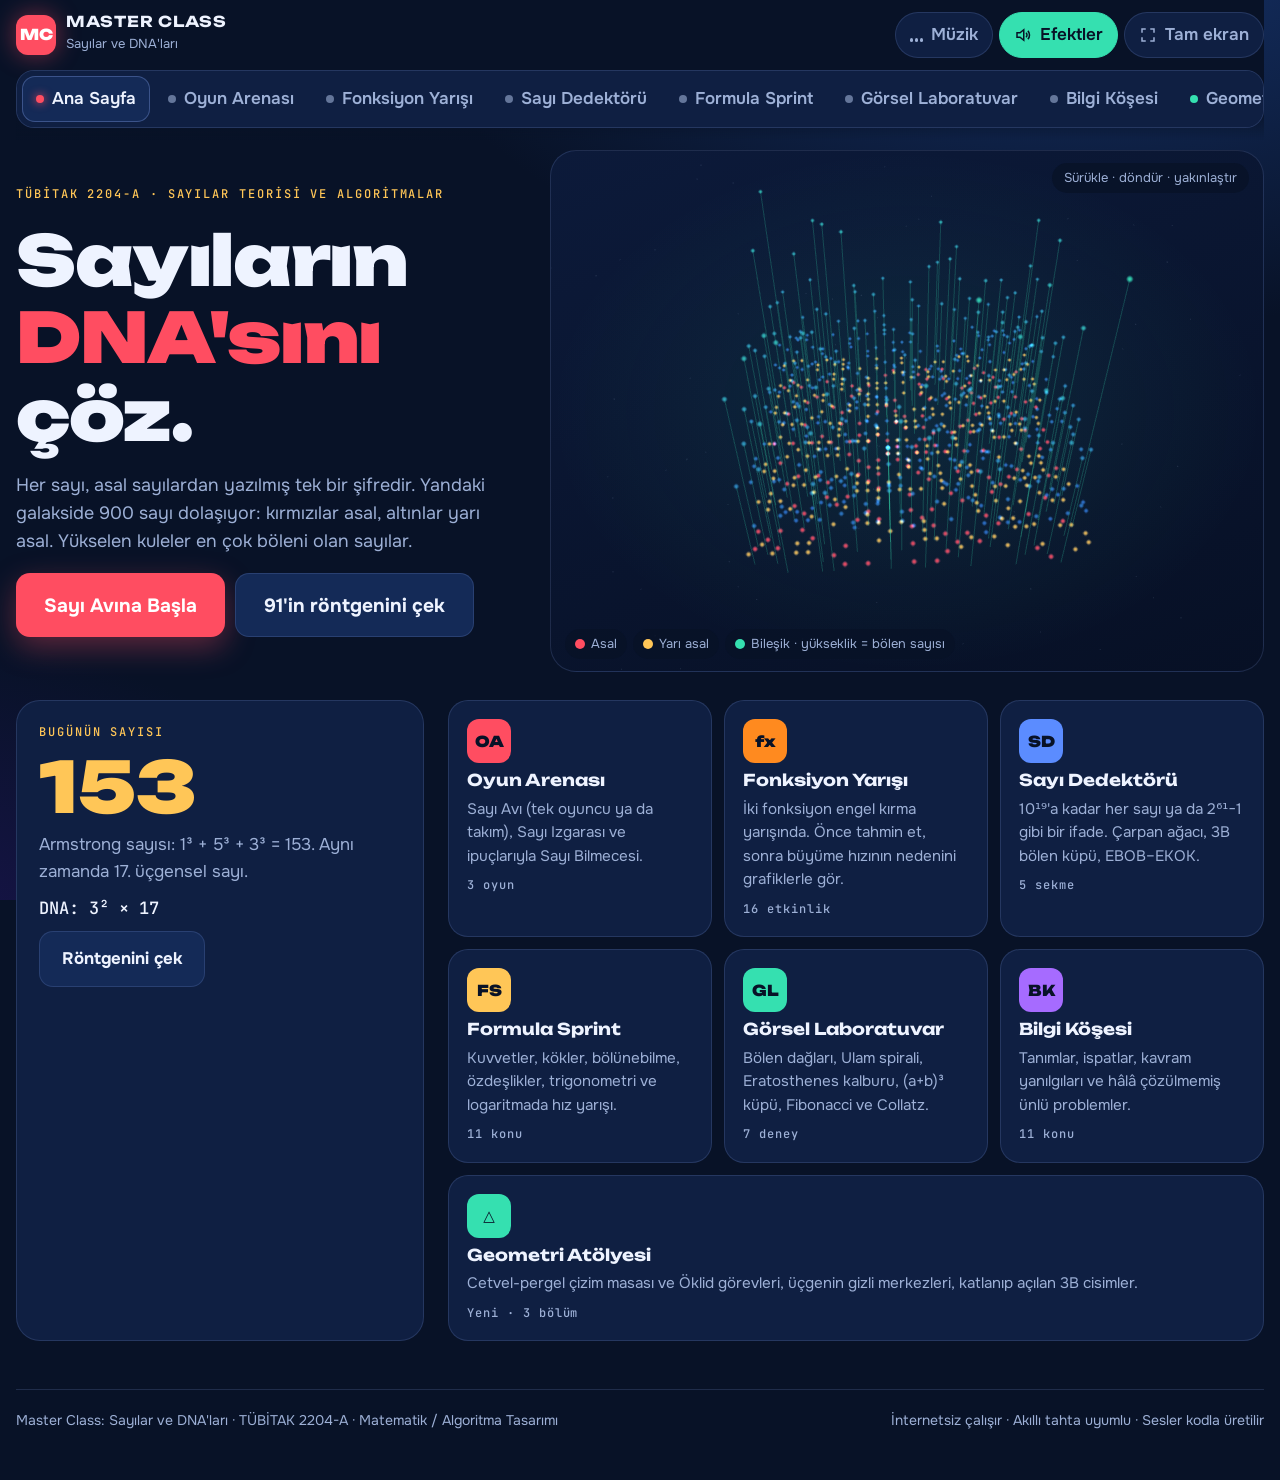
==== docs/index.html @ 0093bd85 "Sıralama tablosu, takma ad, ziyaret sayacı ve öğretmen paneli Co-Authored-By: Claude Opus 5.5 <norep" ====
<!doctype html>
<html lang="tr">
<head>
<meta charset="utf-8">
<meta name="viewport" content="width=device-width, initial-scale=1, viewport-fit=cover">
<title>Master Class Sayılar</title>
<meta name="description" content="Asal sayıları, yarı asalları ve fonksiyonların büyüme hızını oyunlarla, 3B görsellerle ve müzikle keşfet. TÜBİTAK 2204-A projesi.">
<meta name="theme-color" content="#081227">
<link rel="manifest" href="manifest.webmanifest">
<link rel="icon" href="assets/img/simge.svg" type="image/svg+xml">
<link rel="stylesheet" href="assets/css/fonts.css">
<link rel="stylesheet" href="assets/kutuphane/katex/katex.min.css">
<link rel="stylesheet" href="assets/css/site.css">
<link rel="stylesheet" href="assets/css/siralama.css">
</head>
<body>
<div class="kap">
  <header class="ust">
    <a class="logo" href="#ana" data-git="ana" aria-label="Ana sayfa">
      <span class="logo-isaret">MC</span>
      <span><b>MASTER CLASS</b><small>Sayılar ve DNA'ları</small></span>
    </a>
    <div class="ses-grup">
      <button class="ses-btn" id="muzikBtn" aria-pressed="false" title="Arka plan müziği">
        <span class="dalga" aria-hidden="true"><i></i><i></i><i></i></span><span class="yazi">Müzik</span>
      </button>
      <button class="ses-btn" id="efektBtn" aria-pressed="true" title="Ses efektleri">
        <svg viewBox="0 0 24 24" fill="none" stroke="currentColor" stroke-width="2" aria-hidden="true"><path d="M4 9v6h4l5 4V5L8 9H4z"/><path id="efektDalga" d="M16 9a4 4 0 0 1 0 6M18.5 6.5a8 8 0 0 1 0 11"/></svg>
        <span class="yazi">Efektler</span>
      </button>
      <button class="ses-btn tam-ekran-btn" id="tamEkranBtn" title="Tam ekran (akıllı tahta için)">
        <svg viewBox="0 0 24 24" fill="none" stroke="currentColor" stroke-width="2" aria-hidden="true"><path d="M4 9V4h5M20 9V4h-5M4 15v5h5M20 15v5h-5"/></svg>
        <span class="yazi">Tam ekran</span>
      </button>
    </div>
    <nav class="menu" aria-label="Bölümler">
      <a href="#ana" data-git="ana"><span class="nokta"></span>Ana Sayfa</a>
      <a href="#oyunlar" data-git="oyunlar"><span class="nokta"></span>Oyun Arenası</a>
      <a href="#fonksiyon" data-git="fonksiyon"><span class="nokta"></span>Fonksiyon Yarışı</a>
      <a href="#dedektor" data-git="dedektor"><span class="nokta"></span>Sayı Dedektörü</a>
      <a href="#sprint" data-git="sprint"><span class="nokta"></span>Formula Sprint</a>
      <a href="#laboratuvar" data-git="laboratuvar"><span class="nokta"></span>Görsel Laboratuvar</a>
      <a href="#bilgi" data-git="bilgi"><span class="nokta"></span>Bilgi Köşesi</a>
      <a href="#siralama" data-git="siralama" data-bulut hidden><span class="nokta"></span>Sıralama</a>
      <a href="geometri/index.html" class="menu-geo"><span class="nokta" style="background:var(--turkuaz);opacity:1"></span>Geometri Atölyesi ↗</a>
    </nav>
  </header>

  <main>
    <section class="gorunum" id="g-ana" aria-label="Ana sayfa"></section>
    <section class="gorunum" id="g-oyunlar" aria-label="Oyun Arenası"></section>
    <section class="gorunum" id="g-fonksiyon" aria-label="Fonksiyon Yarışı"></section>
    <section class="gorunum" id="g-dedektor" aria-label="Sayı Dedektörü"></section>
    <section class="gorunum" id="g-sprint" aria-label="Formula Sprint"></section>
    <section class="gorunum" id="g-laboratuvar" aria-label="Görsel Laboratuvar"></section>
    <section class="gorunum" id="g-bilgi" aria-label="Bilgi Köşesi"></section>
    <section class="gorunum" id="g-siralama" aria-label="Sıralama"></section>
  </main>

  <footer class="alt-bilgi">
    <span>Master Class: Sayılar ve DNA'ları · TÜBİTAK 2204-A · Matematik / Algoritma Tasarımı</span>
    <span>İnternetsiz çalışır · Akıllı tahta uyumlu · Sesler kodla üretilir</span>
    <span class="ziyaret-sayac" id="ziyaretSayac" hidden></span>
    <a href="yonetim.html" data-bulut hidden>Öğretmen paneli</a>
  </footer>
</div>

<noscript><p style="padding:20px">Bu site JavaScript ile çalışır. Lütfen tarayıcınızda JavaScript'i açın.</p></noscript>

<script src="assets/kutuphane/three.min.js"></script>
<script src="assets/kutuphane/gsap.min.js"></script>
<script src="assets/kutuphane/katex.min.js"></script>
<script src="assets/kutuphane/katex/auto-render.min.js"></script>
<script src="assets/js/cekirdek.js"></script>
<script src="assets/js/ses.js"></script>
<script src="assets/js/sahne3d.js"></script>
<script src="assets/js/grafik.js"></script>
<script src="assets/js/arayuz.js"></script>
<script src="assets/js/bulut-ayar.js"></script>
<script src="assets/js/bulut.js"></script>
<script src="assets/js/ana.js"></script>
<script src="assets/js/oyunlar.js"></script>
<script src="assets/js/fonksiyon.js"></script>
<script src="assets/js/dedektor.js"></script>
<script src="assets/js/sprint.js"></script>
<script src="assets/js/laboratuvar.js"></script>
<script src="assets/js/bilgi.js"></script>
<script src="assets/js/siralama.js"></script>
<script>
  MC.ui.baslat();
  MC.bulut.kur();
  if ("serviceWorker" in navigator && location.protocol === "https:") navigator.serviceWorker.register("sw.js").catch(() => {});
</script>
</body>
</html>
---- docs/assets/css/fonts.css ----
/* Yazı tipleri yerelde: site internetsiz de aynı görünür (kaynak: Fontsource, OFL lisansı). */
@font-face {
  font-family: 'Unbounded';
  font-style: normal;
  font-display: swap;
  font-weight: 500;
  src: url(../fonts/unbounded-latin-ext-500-normal.woff2) format('woff2');
}
@font-face {
  font-family: 'Unbounded';
  font-style: normal;
  font-display: swap;
  font-weight: 500;
  src: url(../fonts/unbounded-latin-500-normal.woff2) format('woff2');
}
@font-face {
  font-family: 'Unbounded';
  font-style: normal;
  font-display: swap;
  font-weight: 700;
  src: url(../fonts/unbounded-latin-ext-700-normal.woff2) format('woff2');
}
@font-face {
  font-family: 'Unbounded';
  font-style: normal;
  font-display: swap;
  font-weight: 700;
  src: url(../fonts/unbounded-latin-700-normal.woff2) format('woff2');
}
@font-face {
  font-family: 'Unbounded';
  font-style: normal;
  font-display: swap;
  font-weight: 900;
  src: url(../fonts/unbounded-latin-ext-900-normal.woff2) format('woff2');
}
@font-face {
  font-family: 'Unbounded';
  font-style: normal;
  font-display: swap;
  font-weight: 900;
  src: url(../fonts/unbounded-latin-900-normal.woff2) format('woff2');
}
@font-face {
  font-family: 'Onest';
  font-style: normal;
  font-display: swap;
  font-weight: 400;
  src: url(../fonts/onest-latin-ext-400-normal.woff2) format('woff2');
}
@font-face {
  font-family: 'Onest';
  font-style: normal;
  font-display: swap;
  font-weight: 400;
  src: url(../fonts/onest-latin-400-normal.woff2) format('woff2');
}
@font-face {
  font-family: 'Onest';
  font-style: normal;
  font-display: swap;
  font-weight: 500;
  src: url(../fonts/onest-latin-ext-500-normal.woff2) format('woff2');
}
@font-face {
  font-family: 'Onest';
  font-style: normal;
  font-display: swap;
  font-weight: 500;
  src: url(../fonts/onest-latin-500-normal.woff2) format('woff2');
}
@font-face {
  font-family: 'Onest';
  font-style: normal;
  font-display: swap;
  font-weight: 600;
  src: url(../fonts/onest-latin-ext-600-normal.woff2) format('woff2');
}
@font-face {
  font-family: 'Onest';
  font-style: normal;
  font-display: swap;
  font-weight: 600;
  src: url(../fonts/onest-latin-600-normal.woff2) format('woff2');
}
@font-face {
  font-family: 'Onest';
  font-style: normal;
  font-display: swap;
  font-weight: 700;
  src: url(../fonts/onest-latin-ext-700-normal.woff2) format('woff2');
}
@font-face {
  font-family: 'Onest';
  font-style: normal;
  font-display: swap;
  font-weight: 700;
  src: url(../fonts/onest-latin-700-normal.woff2) format('woff2');
}
@font-face {
  font-family: 'JetBrains Mono';
  font-style: normal;
  font-display: swap;
  font-weight: 500;
  src: url(../fonts/jetbrains-mono-latin-ext-500-normal.woff2) format('woff2');
}
@font-face {
  font-family: 'JetBrains Mono';
  font-style: normal;
  font-display: swap;
  font-weight: 500;
  src: url(../fonts/jetbrains-mono-latin-500-normal.woff2) format('woff2');
}
@font-face {
  font-family: 'JetBrains Mono';
  font-style: normal;
  font-display: swap;
  font-weight: 700;
  src: url(../fonts/jetbrains-mono-latin-ext-700-normal.woff2) format('woff2');
}
@font-face {
  font-family: 'JetBrains Mono';
  font-style: normal;
  font-display: swap;
  font-weight: 700;
  src: url(../fonts/jetbrains-mono-latin-700-normal.woff2) format('woff2');
}
@font-face {
  font-family: 'Bricolage Grotesque';
  font-style: normal;
  font-display: swap;
  font-weight: 500;
  src: url(../fonts/bricolage-grotesque-latin-ext-500-normal.woff2) format('woff2');
}
@font-face {
  font-family: 'Bricolage Grotesque';
  font-style: normal;
  font-display: swap;
  font-weight: 500;
  src: url(../fonts/bricolage-grotesque-latin-500-normal.woff2) format('woff2');
}
@font-face {
  font-family: 'Bricolage Grotesque';
  font-style: normal;
  font-display: swap;
  font-weight: 700;
  src: url(../fonts/bricolage-grotesque-latin-ext-700-normal.woff2) format('woff2');
}
@font-face {
  font-family: 'Bricolage Grotesque';
  font-style: normal;
  font-display: swap;
  font-weight: 700;
  src: url(../fonts/bricolage-grotesque-latin-700-normal.woff2) format('woff2');
}
@font-face {
  font-family: 'Bricolage Grotesque';
  font-style: normal;
  font-display: swap;
  font-weight: 800;
  src: url(../fonts/bricolage-grotesque-latin-ext-800-normal.woff2) format('woff2');
}
@font-face {
  font-family: 'Bricolage Grotesque';
  font-style: normal;
  font-display: swap;
  font-weight: 800;
  src: url(../fonts/bricolage-grotesque-latin-800-normal.woff2) format('woff2');
}
@font-face {
  font-family: 'Atkinson Hyperlegible';
  font-style: normal;
  font-display: swap;
  font-weight: 400;
  src: url(../fonts/atkinson-hyperlegible-latin-ext-400-normal.woff2) format('woff2');
}
@font-face {
  font-family: 'Atkinson Hyperlegible';
  font-style: normal;
  font-display: swap;
  font-weight: 400;
  src: url(../fonts/atkinson-hyperlegible-latin-400-normal.woff2) format('woff2');
}
@font-face {
  font-family: 'Atkinson Hyperlegible';
  font-style: normal;
  font-display: swap;
  font-weight: 700;
  src: url(../fonts/atkinson-hyperlegible-latin-ext-700-normal.woff2) format('woff2');
}
@font-face {
  font-family: 'Atkinson Hyperlegible';
  font-style: normal;
  font-display: swap;
  font-weight: 700;
  src: url(../fonts/atkinson-hyperlegible-latin-700-normal.woff2) format('woff2');
}
---- docs/assets/css/site.css ----
/* =====================================================================
   MASTER CLASS: SAYILAR VE DNA'LARI — site stilleri
   Düzen: tek sayfalık uygulama kabuğu. Üstte yapışkan menü, altında değişen görünümler.
   Dünya: gece laboratuvarı. Asallar kırmızı, yarı asallar altın, doğru cevaplar turkuaz ışıkla yanar.
   ===================================================================== */
:root {
  color-scheme: dark;
  --zemin: #081227;
  --zemin-2: #0b1832;
  --panel: #0f1f42;
  --panel-2: #142a57;
  --cizgi: rgba(150, 180, 255, .16);
  --cizgi-guclu: rgba(150, 180, 255, .3);
  --metin: #eef3ff;
  --soluk: #9db0d6;
  --kirmizi: #ff4d61;
  --altin: #ffc657;
  --turkuaz: #35e0b0;
  --mavi: #5b8cff;
  --mor: #a66bff;
  --turuncu: #ff8a1f;
  --lacivert: #0d2b5b;
  --f-baslik: "Unbounded", "Arial Black", system-ui, sans-serif;
  --f-govde: "Onest", "Segoe UI", system-ui, sans-serif;
  --f-sayi: "JetBrains Mono", ui-monospace, Consolas, monospace;
  --golge: 0 18px 40px rgba(2, 8, 24, .45);
}
* { box-sizing: border-box; }
html { scroll-padding-top: 140px; }
body {
  margin: 0;
  min-height: 100vh;
  background: radial-gradient(1200px 700px at 85% -10%, #16336b 0%, transparent 60%), radial-gradient(900px 600px at -10% 110%, #1a1450 0%, transparent 60%), var(--zemin);
  background-color: var(--zemin);
  background-attachment: fixed;
  color: var(--metin);
  font-family: var(--f-govde);
  font-size: 17px;
  line-height: 1.55;
  padding-left: max(16px, env(safe-area-inset-left, 0px));
  padding-right: max(16px, env(safe-area-inset-right, 0px));
  padding-block: env(safe-area-inset-top, 0px) 48px;
  overflow-x: hidden;
}
h1, h2, h3, h4 { font-family: var(--f-baslik); text-wrap: balance; margin: 0; line-height: 1.12; }
h2 { font-size: clamp(1.4rem, 3vw, 2rem); }
h3 { font-size: 1.15rem; }
p { margin: 0; }
a { color: var(--altin); }
button, input, select { font: inherit; color: inherit; }
button { cursor: pointer; }
:focus-visible { outline: 3px solid var(--altin); outline-offset: 3px; border-radius: 10px; }
.kap { max-width: 1280px; margin: 0 auto; }
.yigin { display: grid; gap: 16px; align-content: start; }
.satir { display: flex; flex-wrap: wrap; gap: 10px; align-items: center; }
.soluk { color: var(--soluk); }
.mono { font-family: var(--f-sayi); font-variant-numeric: tabular-nums; }
.etiket { font-family: var(--f-sayi); font-size: 12px; letter-spacing: .16em; text-transform: uppercase; color: var(--altin); }
.etiket.soluk { color: var(--soluk); }
.kesik { word-break: break-word; overflow-wrap: anywhere; }

/* ---------- Üst bar ---------- */
.ust {
  position: sticky; top: env(safe-area-inset-top, 0px); z-index: 30;
  display: flex; align-items: center; gap: 12px; flex-wrap: wrap;
  padding-block: 12px; margin-bottom: 10px;
  background: linear-gradient(var(--zemin) 75%, rgba(8, 18, 39, 0));
}
.logo { display: flex; align-items: center; gap: 10px; margin-right: auto; text-decoration: none; color: var(--metin); }
.logo-isaret { width: 40px; height: 40px; border-radius: 12px; background: var(--kirmizi); display: grid; place-items: center;
  font-family: var(--f-baslik); font-weight: 900; font-size: 15px; color: #fff; box-shadow: 0 0 24px rgba(255, 77, 97, .45); flex: none; }
.logo b { font-family: var(--f-baslik); font-size: 15px; letter-spacing: .06em; display: block; line-height: 1.1; }
.logo small { color: var(--soluk); font-size: 13px; }
nav.menu { order: 3; width: 100%; display: flex; gap: 4px; background: var(--panel); border: 1px solid var(--cizgi); border-radius: 18px; padding: 5px;
  overflow-x: auto; scrollbar-width: none; }
nav.menu::-webkit-scrollbar { display: none; }
nav.menu a { flex: 1 0 auto; text-align: center; text-decoration: none; padding: 10px 14px; border-radius: 13px; font-weight: 600; color: var(--soluk); min-height: 46px;
  display: inline-flex; align-items: center; justify-content: center; gap: 8px; white-space: nowrap; transition: background .2s, color .2s; }
nav.menu a:hover { color: var(--metin); background: rgba(255, 255, 255, .04); }
nav.menu a[aria-current="page"] { background: var(--panel-2); color: var(--metin); box-shadow: inset 0 0 0 1px var(--cizgi-guclu); }
nav.menu a .nokta { width: 8px; height: 8px; border-radius: 50%; background: currentColor; opacity: .6; }
nav.menu a[aria-current="page"] .nokta { background: var(--kirmizi); opacity: 1; box-shadow: 0 0 10px var(--kirmizi); }
.ses-grup { display: flex; gap: 6px; }
.ses-btn { display: inline-flex; align-items: center; gap: 8px; border: 1px solid var(--cizgi); background: var(--panel); border-radius: 999px;
  padding: 8px 14px; min-height: 46px; font-weight: 600; color: var(--soluk); }
.ses-btn svg { width: 18px; height: 18px; }
.ses-btn[aria-pressed="true"] { color: var(--zemin); background: var(--turkuaz); border-color: var(--turkuaz); }
.ses-btn .dalga { display: inline-flex; gap: 2px; align-items: flex-end; height: 14px; }
.ses-btn .dalga i { width: 3px; background: currentColor; border-radius: 2px; height: 4px; }
.ses-btn[aria-pressed="true"] .dalga i { animation: dalga .9s ease-in-out infinite; }
.ses-btn .dalga i:nth-child(2) { animation-delay: .15s; }
.ses-btn .dalga i:nth-child(3) { animation-delay: .3s; }
@keyframes dalga { 50% { height: 14px; } }
.tam-ekran-btn { display: none; }
@media (pointer: fine), (min-width: 1100px) { .tam-ekran-btn { display: inline-flex; } }

/* ---------- Görünümler ---------- */
.gorunum { display: none; }
.gorunum.aktif { display: block; animation: giris .45s cubic-bezier(.2, .8, .2, 1); }
@keyframes giris { from { opacity: .001; transform: translateY(14px); } }
.bolum-basi { display: grid; gap: 8px; margin-bottom: 18px; }
.bolum-basi p { color: var(--soluk); max-width: 70ch; }

/* ---------- Ortak bileşenler ---------- */
.panel { background: var(--panel); border: 1px solid var(--cizgi); border-radius: 24px; padding: clamp(16px, 2.4vw, 24px); display: grid; gap: 16px; align-content: start; min-width: 0; }
.panel-ic { background: var(--zemin); border: 1px solid var(--cizgi); border-radius: 16px; padding: 14px; min-width: 0; }
.btn { display: inline-flex; align-items: center; justify-content: center; gap: 10px; border-radius: 14px; border: 0; padding: 14px 22px;
  font-weight: 700; font-size: 1.05rem; min-height: 54px; transition: transform .12s, box-shadow .2s, background .2s; text-decoration: none; }
.btn:active { transform: scale(.97); }
.btn:disabled { opacity: .45; cursor: not-allowed; }
.btn-ana { background: var(--kirmizi); color: #fff; box-shadow: 0 10px 30px rgba(255, 77, 97, .35); }
.btn-ana:hover { box-shadow: 0 12px 38px rgba(255, 77, 97, .55); }
.btn-ikinci { background: var(--panel-2); color: var(--metin); border: 1px solid var(--cizgi); }
.btn-ikinci:hover { background: #1a3368; }
.btn-hayalet { background: transparent; color: var(--soluk); border: 1px solid var(--cizgi); }
.btn-hayalet:hover { color: var(--metin); border-color: var(--cizgi-guclu); }
.btn-buyuk { font-size: 1.2rem; min-height: 64px; padding-inline: 28px; }
.sekmeler { display: flex; gap: 6px; flex-wrap: wrap; background: var(--zemin-2); border: 1px solid var(--cizgi); border-radius: 16px; padding: 5px; }
.sekmeler button { border: 0; background: transparent; color: var(--soluk); padding: 10px 16px; border-radius: 12px; font-weight: 600; min-height: 46px; }
.sekmeler button[aria-selected="true"] { background: var(--panel-2); color: var(--metin); box-shadow: inset 0 0 0 1px var(--cizgi-guclu); }
.sekme-icerik { margin-top: 16px; }
.segment { display: flex; flex-wrap: wrap; gap: 8px; }
.segment button { border: 1px solid var(--cizgi); background: var(--zemin); border-radius: 12px; padding: 10px 16px; min-height: 48px; font-weight: 600; color: var(--soluk); }
.segment button[aria-pressed="true"] { background: var(--panel-2); color: var(--metin); border-color: var(--turkuaz); }
.secim-grup { display: grid; gap: 8px; }
.secim-grup > span, .alan > span { font-size: 14px; color: var(--soluk); font-weight: 600; }
.alan { display: grid; gap: 6px; min-width: 0; }
.girdi { width: 100%; min-width: 0; background: var(--zemin); border: 2px solid var(--cizgi); border-radius: 14px; padding: 12px 16px; color: var(--metin); }
.girdi:focus { border-color: var(--turkuaz); outline: none; }
input[type="range"] { width: 100%; accent-color: var(--turkuaz); min-height: 32px; }
select.girdi { appearance: none; background-image: linear-gradient(45deg, transparent 50%, var(--soluk) 50%), linear-gradient(135deg, var(--soluk) 50%, transparent 50%);
  background-position: calc(100% - 22px) 52%, calc(100% - 16px) 52%; background-size: 6px 6px; background-repeat: no-repeat; padding-right: 40px; }
.rozet { display: inline-block; padding: 5px 11px; margin: 2px; border-radius: 999px; background: var(--panel-2); color: var(--metin); font-family: var(--f-sayi); font-weight: 700; font-size: .95rem; }
.rozet-kirmizi { background: var(--kirmizi); color: #fff; }
.rozet-altin { background: var(--altin); color: #1a1200; }
.metrikler { display: grid; grid-template-columns: repeat(auto-fit, minmax(140px, 1fr)); gap: 10px; }
.metrik { background: var(--zemin); border: 1px solid var(--cizgi); border-radius: 16px; padding: 12px 14px; min-width: 0; }
.metrik small { color: var(--soluk); font-size: 13px; display: block; }
.metrik b { font-family: var(--f-baslik); font-size: clamp(1.2rem, 2.6vw, 1.8rem); font-variant-numeric: tabular-nums; overflow-wrap: anywhere; display: block; }
.benzetme { background: rgba(255, 138, 31, .08); border: 1px solid rgba(255, 138, 31, .28); border-radius: 16px; padding: 12px 16px; }
.benzetme b:first-child { color: var(--turuncu); }
.bilgi-kutu { background: rgba(91, 140, 255, .08); border: 1px solid rgba(91, 140, 255, .3); border-radius: 16px; padding: 12px 16px; }
.geri { border-radius: 18px; padding: 14px 18px; display: flex; gap: 14px; align-items: flex-start; border: 1px solid var(--cizgi); background: var(--panel); min-height: 60px; }
.geri.dogru { border-color: rgba(53, 224, 176, .55); }
.geri.yanlis { border-color: rgba(255, 77, 97, .6); }
.geri .puan-rozet { font-family: var(--f-sayi); font-weight: 700; padding: 4px 10px; border-radius: 10px; white-space: nowrap; }
.geri.dogru .puan-rozet { background: rgba(53, 224, 176, .18); color: var(--turkuaz); }
.geri.yanlis .puan-rozet { background: rgba(255, 77, 97, .18); color: var(--kirmizi); }
.geri p { min-width: 0; }
.tablo-kutu { overflow-x: auto; }
table.tablo { width: 100%; border-collapse: collapse; font-size: 15px; }
table.tablo th { text-align: left; color: var(--soluk); font-weight: 600; font-size: 13px; padding: 8px 10px; border-bottom: 1px solid var(--cizgi-guclu); }
table.tablo td { padding: 9px 10px; border-bottom: 1px solid var(--cizgi); vertical-align: top; }
.arti { color: var(--turkuaz); }
.eksi { color: var(--kirmizi); }
.iki-sutun { display: grid; grid-template-columns: minmax(0, 1fr) minmax(0, 1fr); gap: 20px; }
.uc-sutun { display: grid; grid-template-columns: repeat(3, minmax(0, 1fr)); gap: 14px; }
details.acilir { background: var(--zemin); border: 1px solid var(--cizgi); border-radius: 14px; padding: 12px 16px; }
details.acilir summary { cursor: pointer; font-weight: 700; }
details.acilir[open] summary { margin-bottom: 10px; }
.bildirim { position: fixed; left: 50%; bottom: calc(24px + env(safe-area-inset-bottom, 0px)); transform: translateX(-50%); z-index: 50; background: var(--panel-2);
  border: 1px solid var(--cizgi-guclu); border-radius: 14px; padding: 12px 18px; box-shadow: var(--golge); max-width: calc(100% - 32px); }

/* ---------- 3B kutular ---------- */
.sahne-kutu { position: relative; border-radius: 26px; overflow: hidden; background: radial-gradient(closest-side, rgba(53, 224, 176, .1), transparent), linear-gradient(160deg, #0c1a3a, #071025);
  border: 1px solid var(--cizgi); touch-action: none; cursor: grab; }
.sahne-kutu:active { cursor: grabbing; }
.sahne-kutu canvas { display: block; width: 100%; height: 100%; }
.etiket-yuzen { position: absolute; pointer-events: none; background: rgba(8, 18, 39, .94); border: 1px solid var(--cizgi); border-radius: 12px;
  padding: 8px 12px; font-size: 14px; transform: translate(-50%, -125%); white-space: nowrap; z-index: 2; }
.etiket-yuzen b { font-family: var(--f-sayi); font-size: 18px; }
.lejant { position: absolute; left: 14px; bottom: 12px; display: flex; flex-wrap: wrap; gap: 6px; font-size: 13px; color: var(--soluk); z-index: 2; }
.lejant span { display: inline-flex; align-items: center; gap: 6px; background: rgba(8, 18, 39, .78); border-radius: 999px; padding: 5px 10px; }
.lejant i { width: 10px; height: 10px; border-radius: 50%; display: inline-block; }
.ipucu-surukle { position: absolute; right: 14px; top: 12px; font-size: 13px; color: var(--soluk); background: rgba(8, 18, 39, .78); border-radius: 999px; padding: 5px 12px; z-index: 2; }
.uyari-gl { position: absolute; inset: 0; display: grid; place-items: center; text-align: center; padding: 20px; color: var(--soluk); }
.grafik-kutu { position: relative; width: 100%; height: 320px; }
.grafik-kutu canvas { display: block; width: 100%; height: 100%; }

/* ---------- Ana sayfa ---------- */
.hero { display: grid; grid-template-columns: minmax(0, 5fr) minmax(0, 7fr); gap: 24px; align-items: center; }
.hero-metin { display: grid; gap: 18px; padding-block: 8px; }
.hero h1 { font-size: clamp(2.3rem, 5.4vw, 4.6rem); font-weight: 900; letter-spacing: -.02em; }
.hero h1 em { font-style: normal; color: var(--kirmizi); }
.hero p { color: var(--soluk); font-size: 1.12rem; max-width: 42ch; }
.hero .galaksi { height: clamp(360px, 58vh, 620px); }
.alt-izgara { display: grid; grid-template-columns: minmax(0, 4fr) minmax(0, 8fr); gap: 24px; margin-top: 28px; }
.gunun { background: var(--panel); border: 1px solid var(--cizgi); border-radius: 24px; padding: 22px; display: grid; gap: 10px; align-content: start; }
.gunun .sayi { font-family: var(--f-baslik); font-weight: 900; font-size: clamp(2.8rem, 6.4vw, 4.4rem); color: var(--altin); line-height: 1; overflow-wrap: anywhere; }
.moduller { display: grid; grid-template-columns: repeat(3, minmax(0, 1fr)); gap: 12px; }
.modul { background: var(--panel); border: 1px solid var(--cizgi); border-radius: 20px; padding: 18px; display: grid; gap: 8px; align-content: start;
  text-decoration: none; color: var(--metin); transition: border-color .2s, transform .15s, background .2s; position: relative; overflow: hidden; }
.modul:hover { border-color: rgba(53, 224, 176, .5); transform: translateY(-2px); background: var(--panel-2); }
.modul .simge { width: 44px; height: 44px; border-radius: 12px; display: grid; place-items: center; font-family: var(--f-baslik); font-weight: 900; font-size: 15px; }
.modul h3 { font-size: 1.02rem; }
.modul p { color: var(--soluk); font-size: .95rem; }
.modul .sayac { font-family: var(--f-sayi); font-size: 12px; color: var(--soluk); letter-spacing: .08em; }

/* ---------- Oyun Arenası ---------- */
.hud { position: sticky; top: calc(env(safe-area-inset-top, 0px) + 136px); z-index: 20; display: flex; flex-wrap: wrap; align-items: center; gap: 14px;
  background: rgba(15, 31, 66, .94); backdrop-filter: blur(10px); border: 1px solid var(--cizgi); border-radius: 22px; padding: 12px 16px; }
.halka { position: relative; width: 64px; height: 64px; flex: none; }
.halka svg { width: 64px; height: 64px; transform: rotate(-90deg); }
.halka circle { fill: none; stroke-width: 6; }
.halka .iz { stroke: var(--cizgi); }
.halka .ilerleme { stroke: var(--turkuaz); stroke-linecap: round; transition: stroke .3s; }
.halka.acil .ilerleme { stroke: var(--kirmizi); }
.halka b { position: absolute; inset: 0; display: grid; place-items: center; font-family: var(--f-sayi); font-size: 20px; font-variant-numeric: tabular-nums; }
.hud-hedef { display: grid; margin-right: auto; min-width: 0; }
.hud-hedef small, .hud-skor small { font-family: var(--f-sayi); font-size: 11px; letter-spacing: .16em; color: var(--soluk); text-transform: uppercase; }
.hud-hedef b { font-family: var(--f-baslik); font-size: clamp(1.05rem, 2.6vw, 1.6rem); color: var(--altin); }
.hud-skor { display: grid; text-align: right; }
.hud-skor b { font-family: var(--f-baslik); font-size: 1.8rem; font-variant-numeric: tabular-nums; }
.hud-takim { display: flex; gap: 10px; }
.takim-kutu { border-radius: 14px; padding: 6px 12px; border: 2px solid transparent; text-align: center; min-width: 92px; }
.takim-kutu small { display: block; font-size: 12px; color: var(--soluk); }
.takim-kutu b { font-family: var(--f-baslik); font-size: 1.4rem; font-variant-numeric: tabular-nums; }
.takim-kutu.k { background: rgba(255, 77, 97, .12); }
.takim-kutu.m { background: rgba(91, 140, 255, .14); }
.takim-kutu.sirada.k { border-color: var(--kirmizi); box-shadow: 0 0 16px rgba(255, 77, 97, .4); }
.takim-kutu.sirada.m { border-color: var(--mavi); box-shadow: 0 0 16px rgba(91, 140, 255, .45); }
.seri { display: flex; gap: 4px; }
.seri i { width: 10px; height: 26px; border-radius: 4px; background: var(--cizgi); }
.seri i.dolu { background: var(--altin); box-shadow: 0 0 10px rgba(255, 198, 87, .6); }
.sayi-kart { position: relative; text-align: center; padding: clamp(18px, 4vw, 38px) 16px; border-radius: 28px; background: linear-gradient(160deg, var(--panel-2), var(--panel));
  border: 1px solid var(--cizgi); overflow: hidden; }
.sayi-kart .soru { font-size: clamp(1.1rem, 2.4vw, 1.5rem); color: var(--soluk); font-weight: 600; }
.sayi-kart .soru b { color: var(--altin); }
.sayi-kart .buyuk { font-family: var(--f-baslik); font-weight: 900; font-size: clamp(4.2rem, 15vw, 9.6rem); line-height: 1; letter-spacing: -.03em; margin-top: 6px; font-variant-numeric: tabular-nums; }
.sayi-kart .sira-yazi { font-weight: 800; font-size: 1.15rem; margin-bottom: 4px; }
.sayi-kart .odul { margin-top: 8px; font-family: var(--f-sayi); color: var(--soluk); font-size: 14px; }
.cevaplar { display: grid; grid-template-columns: 1fr 1fr; gap: 16px; }
.cevap { border: 0; border-radius: 24px; min-height: clamp(96px, 16vh, 150px); font-family: var(--f-baslik); font-weight: 900; font-size: clamp(1.6rem, 4.4vw, 2.8rem);
  color: #071025; transition: transform .1s, filter .2s; display: grid; place-items: center; gap: 2px; }
.cevap small { font-family: var(--f-sayi); font-size: 12px; font-weight: 500; letter-spacing: .1em; opacity: .7; }
.cevap:active { transform: scale(.97); }
.cevap:hover { filter: brightness(1.08); }
.cevap.evet { background: var(--turkuaz); }
.cevap.hayir { background: var(--kirmizi); color: #fff; }
.ucan { position: absolute; left: 50%; top: 40%; font-family: var(--f-baslik); font-weight: 900; font-size: 2.6rem; pointer-events: none; transform: translate(-50%, 0); }
.parca { position: absolute; width: 8px; height: 8px; border-radius: 2px; pointer-events: none; }
.kurulum { display: grid; grid-template-columns: minmax(0, 1fr) minmax(0, 1fr); gap: 20px; align-items: start; }
.hata-liste { display: grid; gap: 8px; max-height: 380px; overflow: auto; }
.hata-satir { background: var(--zemin); border-left: 4px solid var(--kirmizi); border-radius: 10px; padding: 10px 14px; font-size: 15px; }
.izgara-oyun { display: grid; grid-template-columns: repeat(4, minmax(0, 1fr)); gap: 10px; }
.karo { border: 3px solid var(--cizgi-guclu); background: var(--panel-2); border-radius: 18px; min-height: clamp(70px, 12vh, 110px); font-family: var(--f-baslik);
  font-weight: 900; font-size: clamp(1.4rem, 3.6vw, 2.4rem); transition: transform .12s, background .2s, border-color .2s; font-variant-numeric: tabular-nums; }
.karo:active { transform: scale(.96); }
.karo.secili { background: var(--altin); color: #1a1200; border-color: var(--altin); box-shadow: 0 0 20px rgba(255, 198, 87, .45); }
.karo.dogru { background: var(--turkuaz); color: #04241b; border-color: var(--turkuaz); }
.karo.yanlis { background: var(--kirmizi); color: #fff; border-color: var(--kirmizi); }
.karo.kacan { border: 4px dashed var(--altin); background: rgba(255, 198, 87, .12); }
.ipucu-kart { background: var(--panel-2); border-left: 6px solid var(--altin); border-radius: 14px; padding: 12px 16px; font-size: 1.2rem; }
.secenekler { display: grid; grid-template-columns: repeat(3, minmax(0, 1fr)); gap: 10px; }
.secenek { min-height: 78px; border-radius: 18px; border: 2px solid var(--cizgi-guclu); background: var(--zemin); font-family: var(--f-baslik); font-weight: 900; font-size: 1.9rem; }
.secenek:hover { border-color: var(--altin); }
.secenek:disabled { text-decoration: line-through; opacity: .35; cursor: not-allowed; }

/* ---------- Dedektör ---------- */
.dedektor-ust { display: grid; grid-template-columns: minmax(0, 3fr) minmax(0, 2fr); gap: 20px; }
.ifade-ekran { background: #050c1c; border: 1px solid var(--cizgi); border-radius: 14px; padding: 10px 16px; font-family: var(--f-sayi); font-size: clamp(1.4rem, 3vw, 2rem);
  color: #7cfcb2; min-height: 3.4rem; text-align: right; overflow-x: auto; white-space: nowrap; }
.tus-takimi { display: grid; grid-template-columns: repeat(4, minmax(0, 1fr)); gap: 8px; }
.tus { min-height: 58px; border-radius: 14px; border: 1px solid var(--cizgi); background: var(--panel-2); font-family: var(--f-sayi); font-size: 1.5rem; font-weight: 700; }
.tus:hover { background: #1a3368; }
.tus.islem { color: var(--altin); }
.tus.esit { background: var(--kirmizi); color: #fff; border-color: var(--kirmizi); }
.ornekler { display: flex; flex-wrap: wrap; gap: 8px; }
.ornekler button { border: 1px solid var(--cizgi); background: var(--zemin); border-radius: 999px; padding: 8px 14px; font-family: var(--f-sayi); font-size: 14px; min-height: 42px; }
.ornekler button:hover { border-color: var(--altin); }
.hata-metin { color: var(--kirmizi); min-height: 1.4em; }
.teshis { border-radius: 24px; padding: 22px 24px; display: grid; gap: 8px; position: relative; overflow: hidden; margin-top: 20px; }
.teshis.asal { background: linear-gradient(120deg, rgba(53, 224, 176, .22), rgba(53, 224, 176, .05)); border: 1px solid rgba(53, 224, 176, .45); }
.teshis.yari { background: linear-gradient(120deg, rgba(255, 77, 97, .26), rgba(255, 77, 97, .05)); border: 1px solid rgba(255, 77, 97, .5); }
.teshis.bilesik { background: linear-gradient(120deg, rgba(120, 150, 255, .22), rgba(120, 150, 255, .05)); border: 1px solid rgba(120, 150, 255, .4); }
.teshis.birim { background: var(--panel); border: 1px solid var(--cizgi); }
.teshis h2 { font-size: clamp(1.3rem, 3.2vw, 2.1rem); overflow-wrap: anywhere; }
.teshis .formul { font-family: var(--f-sayi); font-size: clamp(1rem, 2.4vw, 1.35rem); overflow-wrap: anywhere; }
.tarama { position: absolute; inset: 0; background: linear-gradient(90deg, transparent, rgba(255, 255, 255, .16), transparent); transform: translateX(-100%); pointer-events: none; }
.cipler { display: flex; flex-wrap: wrap; gap: 8px; }
.cip { font-family: var(--f-sayi); font-weight: 700; padding: 8px 14px; border-radius: 12px; background: var(--kirmizi); color: #fff; font-size: 1.05rem; }
.iz-kutu { background: #050c1c; border: 1px solid var(--cizgi); border-radius: 14px; padding: 12px 14px; font-family: var(--f-sayi); font-size: 15px; line-height: 2.1; overflow-wrap: anywhere; }
.iz-bolen { background: var(--kirmizi); color: #fff; padding: 2px 8px; border-radius: 6px; font-weight: 800; }
.iz-deneme { background: rgba(157, 176, 214, .14); padding: 2px 8px; border-radius: 6px; }
.agac-kutu { overflow-x: auto; background: #050c1c; border: 1px solid var(--cizgi); border-radius: 16px; padding: 8px; }
.agac-kutu svg { display: block; margin: 0 auto; }
.nokta-izgara { display: grid; gap: 5px; padding: 10px; background: #050c1c; border-radius: 12px; width: max-content; max-width: 100%; overflow-x: auto; }
.nokta-izgara i { width: 14px; height: 14px; border-radius: 50%; display: block; }
.ozellikler { display: grid; grid-template-columns: repeat(2, minmax(0, 1fr)); gap: 6px; }
.ozellik { display: grid; grid-template-columns: 26px minmax(0, 1fr); gap: 10px; align-items: start; padding: 9px 10px; border-radius: 12px; background: var(--zemin); }
.ozellik.var { background: rgba(53, 224, 176, .09); }
.ozellik .ik { font-weight: 900; text-align: center; }
.ozellik.var .ik { color: var(--turkuaz); }
.ozellik.yok .ik { color: rgba(157, 176, 214, .5); }
.ozellik b { display: block; font-size: 15px; }
.ozellik span.ac { color: var(--soluk); font-size: 14px; overflow-wrap: anywhere; display: block; }
.sayi-dogrusu { display: flex; gap: 6px; overflow-x: auto; padding: 6px 2px 10px; }
.sayi-dogrusu span { flex: none; min-width: 54px; height: 54px; padding-inline: 6px; border-radius: 14px; display: grid; place-items: center; font-family: var(--f-sayi); font-weight: 700;
  font-size: 14px; background: rgba(157, 176, 214, .12); color: var(--soluk); }
.sayi-dogrusu span.asal { background: var(--kirmizi); color: #fff; }
.sayi-dogrusu span.yari { background: rgba(255, 138, 31, .85); color: #1a0d00; }
.sayi-dogrusu span.secili { background: var(--altin); color: #1a1200; transform: scale(1.1); box-shadow: 0 0 18px rgba(255, 198, 87, .5); }
.kimlik { display: grid; grid-template-columns: repeat(auto-fill, minmax(200px, 1fr)); gap: 10px; }
.kimlik div { background: var(--zemin); border: 1px solid var(--cizgi); border-radius: 14px; padding: 10px 14px; min-width: 0; }
.kimlik small { display: block; color: var(--soluk); font-size: 13px; }
.kimlik b { font-family: var(--f-sayi); font-size: 1.15rem; overflow-wrap: anywhere; }

/* ---------- Formula Sprint ---------- */
.sprint-soru { text-align: center; padding: clamp(18px, 4vw, 34px) 12px; border-radius: 28px; background: linear-gradient(160deg, var(--panel-2), var(--panel)); border: 1px solid var(--cizgi);
  min-height: 170px; display: grid; place-items: center; gap: 8px; overflow-x: auto; }
.sprint-soru .katex { font-size: clamp(1.8rem, 5vw, 3.2rem); }
.sprint-soru .metin-soru { font-family: var(--f-baslik); font-size: clamp(1.4rem, 3.6vw, 2.2rem); font-weight: 700; }
.sprint-secenek { display: grid; grid-template-columns: 1fr 1fr; gap: 14px; }
.sprint-secenek button { min-height: 84px; border-radius: 20px; border: 2px solid var(--cizgi-guclu); background: var(--zemin); font-family: var(--f-sayi); font-weight: 700;
  font-size: clamp(1.05rem, 2.6vw, 1.5rem); padding: 10px 14px; transition: border-color .15s, transform .1s; }
.sprint-secenek button:hover { border-color: var(--turkuaz); }
.sprint-secenek button:active { transform: scale(.98); }
.konu-sec { display: flex; flex-wrap: wrap; gap: 8px; }
.konu-sec button { border: 1px solid var(--cizgi); background: var(--zemin); border-radius: 999px; padding: 9px 15px; min-height: 44px; font-weight: 600; color: var(--soluk); }
.konu-sec button[aria-pressed="true"] { background: rgba(53, 224, 176, .16); border-color: var(--turkuaz); color: var(--metin); }

/* ---------- Laboratuvar ---------- */
.lab-duzen { display: grid; grid-template-columns: minmax(0, 8fr) minmax(0, 4fr); gap: 20px; align-items: start; }
.elek { display: grid; grid-template-columns: repeat(10, minmax(0, 1fr)); gap: 6px; }
.elek span { aspect-ratio: 1; max-width: 100%; border-radius: 10px; display: grid; place-items: center; font-family: var(--f-sayi); font-weight: 700; font-size: clamp(11px, 1.6vw, 17px);
  background: var(--panel-2); border: 1px solid var(--cizgi); transition: background .35s, color .35s, transform .35s, opacity .35s; }
.elek span.elendi { color: rgba(255, 255, 255, .9); transform: scale(.88); opacity: .75; }
.elek span.eleyici { background: var(--altin) !important; color: #1a1200 !important; transform: scale(1.08); opacity: 1; box-shadow: 0 0 14px rgba(255, 198, 87, .55); }
.elek span.asal-son { background: var(--kirmizi) !important; color: #fff !important; opacity: 1; transform: scale(1); box-shadow: 0 0 12px rgba(255, 77, 97, .45); }
.elek span.bir { opacity: .35; }
.kare-svg { width: 100%; max-width: 420px; height: auto; display: block; margin: 0 auto; }

/* ---------- Bilgi Köşesi ---------- */
.bilgi-duzen { display: grid; grid-template-columns: 260px minmax(0, 1fr); gap: 20px; align-items: start; }
.bilgi-menu { display: grid; gap: 4px; position: sticky; top: 150px; }
.bilgi-menu button { text-align: left; border: 0; background: transparent; color: var(--soluk); padding: 10px 14px; border-radius: 12px; font-weight: 600; min-height: 44px; }
.bilgi-menu button[aria-selected="true"] { background: var(--panel-2); color: var(--metin); box-shadow: inset 3px 0 0 var(--kirmizi); }
.bilgi-metin { display: grid; gap: 14px; max-width: 78ch; }
.bilgi-metin h3 { font-size: 1.3rem; margin-top: 6px; }
.bilgi-metin .katex-display { overflow-x: auto; overflow-y: hidden; padding: 6px 0; }
.katex { font-size: 1.12em; }

/* ---------- Fonksiyon Yarışı ---------- */
.fy-cerceve { width: 100%; height: calc(100vh - 170px); min-height: 640px; border: 1px solid var(--cizgi); border-radius: 24px; background: var(--zemin); display: block; }

/* ---------- Alt bilgi ---------- */
.alt-bilgi { margin-top: 48px; padding-top: 20px; border-top: 1px solid var(--cizgi); color: var(--soluk); font-size: 14px; display: flex; flex-wrap: wrap; gap: 8px 20px; justify-content: space-between; }

@media (max-width: 960px) {
  .hero, .alt-izgara, .kurulum, .iki-sutun, .dedektor-ust, .lab-duzen, .bilgi-duzen { grid-template-columns: minmax(0, 1fr); }
  .moduller, .uc-sutun { grid-template-columns: repeat(2, minmax(0, 1fr)); }
  .bilgi-menu { position: static; grid-template-columns: repeat(auto-fill, minmax(150px, 1fr)); }
  .hud { top: calc(env(safe-area-inset-top, 0px) + 130px); }
}
@media (max-width: 560px) {
  body { font-size: 16px; }
  .moduller, .uc-sutun, .ozellikler { grid-template-columns: minmax(0, 1fr); }
  .ses-btn .yazi { display: none; }
  .logo small { display: none; }
  .izgara-oyun { gap: 6px; }
  .secenekler { grid-template-columns: repeat(2, minmax(0, 1fr)); }
  .sprint-secenek { grid-template-columns: minmax(0, 1fr); }
  .elek { gap: 3px; }
}
@media (prefers-reduced-motion: reduce) {
  *, *::before, *::after { animation: none !important; transition: none !important; }
}
/* Modül sayısı üçün katı değilse son kart satırı doldurur */
.moduller .modul:last-child:nth-child(3n+1) { grid-column: 1 / -1; }
@media (max-width: 960px) { .moduller .modul:last-child:nth-child(3n+1) { grid-column: auto; } .moduller .modul:last-child:nth-child(2n+1) { grid-column: 1 / -1; } }
@media (max-width: 560px) { .moduller .modul:last-child { grid-column: auto; } }
---- docs/assets/css/siralama.css ----
/* ---------- Sıralama, takma ad penceresi, ziyaret sayacı, yönetici paneli ---------- */
:root { --gumus: #c9d5ec; --bronz: #e09a62; }

/* Takma ad penceresi */
.perde { position: fixed; inset: 0; z-index: 80; background: rgba(3, 8, 20, .72); backdrop-filter: blur(6px);
  display: grid; place-items: center; padding: 16px; animation: giris .3s ease; }
.pencere { width: min(520px, 100%); max-height: calc(100vh - 32px); overflow: auto; box-shadow: var(--golge); }

/* Oyun sonu gönderme kutusu */
.sr-gonder { margin-top: 4px; background: linear-gradient(135deg, rgba(255, 198, 87, .10), rgba(53, 224, 176, .06));
  border: 1px solid rgba(255, 198, 87, .35); border-radius: 18px; padding: 14px 16px; }
.sr-gonder-metin { display: grid; gap: 10px; }
.sr-basari { color: var(--metin); }
.sr-basari b { color: var(--altin); }

/* Filtreler */
.sr-filtre { display: flex; flex-wrap: wrap; gap: 14px 24px; align-items: flex-end; }

/* Şeref kürsüsü: 2 · 1 · 3 */
.kursu { display: grid; grid-template-columns: repeat(3, minmax(0, 1fr)); gap: 12px; align-items: end; max-width: 640px; margin: 8px auto 0; width: 100%; }
.kursu:empty { display: none; }
.kursu-basamak { display: grid; justify-items: center; gap: 4px; text-align: center; min-width: 0; }
.kursu-basamak .kursu-ad { font-weight: 700; overflow-wrap: anywhere; line-height: 1.2; }
.kursu-basamak small { color: var(--soluk); font-size: 13px; }
.kursu-basamak > b { font-family: var(--f-baslik); font-size: clamp(1.1rem, 2.6vw, 1.6rem); }
.kursu-blok { width: 100%; display: grid; place-items: center; border-radius: 16px 16px 6px 6px; font-family: var(--f-baslik); font-weight: 900;
  font-size: clamp(1.6rem, 4vw, 2.4rem); color: #0b1430; margin-top: 4px; }
.kursu-basamak.k1 .kursu-blok { height: 132px; background: linear-gradient(180deg, #ffe08a, var(--altin)); box-shadow: 0 0 34px rgba(255, 198, 87, .45); }
.kursu-basamak.k2 .kursu-blok { height: 96px; background: linear-gradient(180deg, #eef3ff, var(--gumus)); }
.kursu-basamak.k3 .kursu-blok { height: 72px; background: linear-gradient(180deg, #f6c39b, var(--bronz)); }
.kursu-basamak.k1 > b { color: var(--altin); }
.kursu-basamak.ben .kursu-ad { color: var(--turkuaz); }

/* Tablo */
.sr-tablo tr.ben td { background: rgba(53, 224, 176, .09); }
.sira-no { display: inline-grid; place-items: center; min-width: 30px; height: 30px; padding: 0 6px; border-radius: 999px; background: var(--panel-2); font-weight: 700; }
.sira-no.s1 { background: var(--altin); color: #1a1200; }
.sira-no.s2 { background: var(--gumus); color: #0b1430; }
.sira-no.s3 { background: var(--bronz); color: #1d0d00; }
.durum { display: inline-block; padding: 2px 9px; border-radius: 999px; font-size: 12px; font-weight: 700; letter-spacing: .02em; vertical-align: middle; }
.durum-onay { background: rgba(53, 224, 176, .16); color: var(--turkuaz); }
.durum-bekle { background: rgba(255, 198, 87, .16); color: var(--altin); }
.durum-ret { background: rgba(255, 77, 97, .16); color: var(--kirmizi); }
.bos-tablo { text-align: center; padding: 28px 12px; border: 1px dashed var(--cizgi-guclu); border-radius: 18px; display: grid; gap: 6px; }
.yukleniyor { animation: nabiz 1.2s ease-in-out infinite; }
@keyframes nabiz { 50% { opacity: .45; } }

/* Ziyaret sayacı (alt bilgi) */
.ziyaret-sayac { display: inline-flex; align-items: center; gap: 8px; }
.ziyaret-sayac b { color: var(--metin); font-variant-numeric: tabular-nums; }
.sayac-nokta { width: 8px; height: 8px; border-radius: 50%; background: var(--turkuaz); box-shadow: 0 0 10px var(--turkuaz); animation: nabiz 2s ease-in-out infinite; }
.alt-bilgi a { color: var(--soluk); }

/* ---------- Yönetici paneli ---------- */
.yn-ust { display: flex; flex-wrap: wrap; gap: 12px; align-items: center; justify-content: space-between; }
.yn-giris { max-width: 460px; margin: 6vh auto 0; }
.yn-arac { display: flex; flex-wrap: wrap; gap: 10px; align-items: flex-end; }
.yn-arac .alan { flex: 1 1 160px; }
.yn-tablo td { vertical-align: middle; }
.yn-tablo input.girdi { padding: 8px 10px; border-radius: 10px; min-width: 90px; }
.yn-tablo .yn-dugme { display: flex; gap: 6px; flex-wrap: wrap; }
.btn-kucuk { min-height: 40px; padding: 8px 12px; font-size: .92rem; border-radius: 11px; }
.btn-onay { background: var(--turkuaz); color: #04241a; }
.btn-ret { background: transparent; color: var(--kirmizi); border: 1px solid rgba(255, 77, 97, .5); }
.anahtar { display: inline-flex; align-items: center; gap: 12px; cursor: pointer; font-weight: 600; }
.anahtar input { width: 48px; height: 28px; accent-color: var(--turkuaz); }
.yn-kelime { display: inline-flex; align-items: center; gap: 6px; }
.yn-kelime button { border: 0; background: transparent; color: var(--kirmizi); font-weight: 700; padding: 0 4px; }
@media (max-width: 560px) {
  .kursu-basamak.k1 .kursu-blok { height: 100px; }
  .kursu-basamak.k2 .kursu-blok { height: 74px; }
  .kursu-basamak.k3 .kursu-blok { height: 56px; }
}
#srIcerik .panel > *, .sr-filtre > *, .yn-arac > * { min-width: 0; max-width: 100%; }
.sr-filtre .segment { flex-wrap: wrap; }
@media (max-width: 560px) { .sr-tablo th:last-child, .sr-tablo td:last-child { display: none; } .sr-tablo td, .sr-tablo th { padding-inline: 6px; } }
[hidden] { display: none !important; }
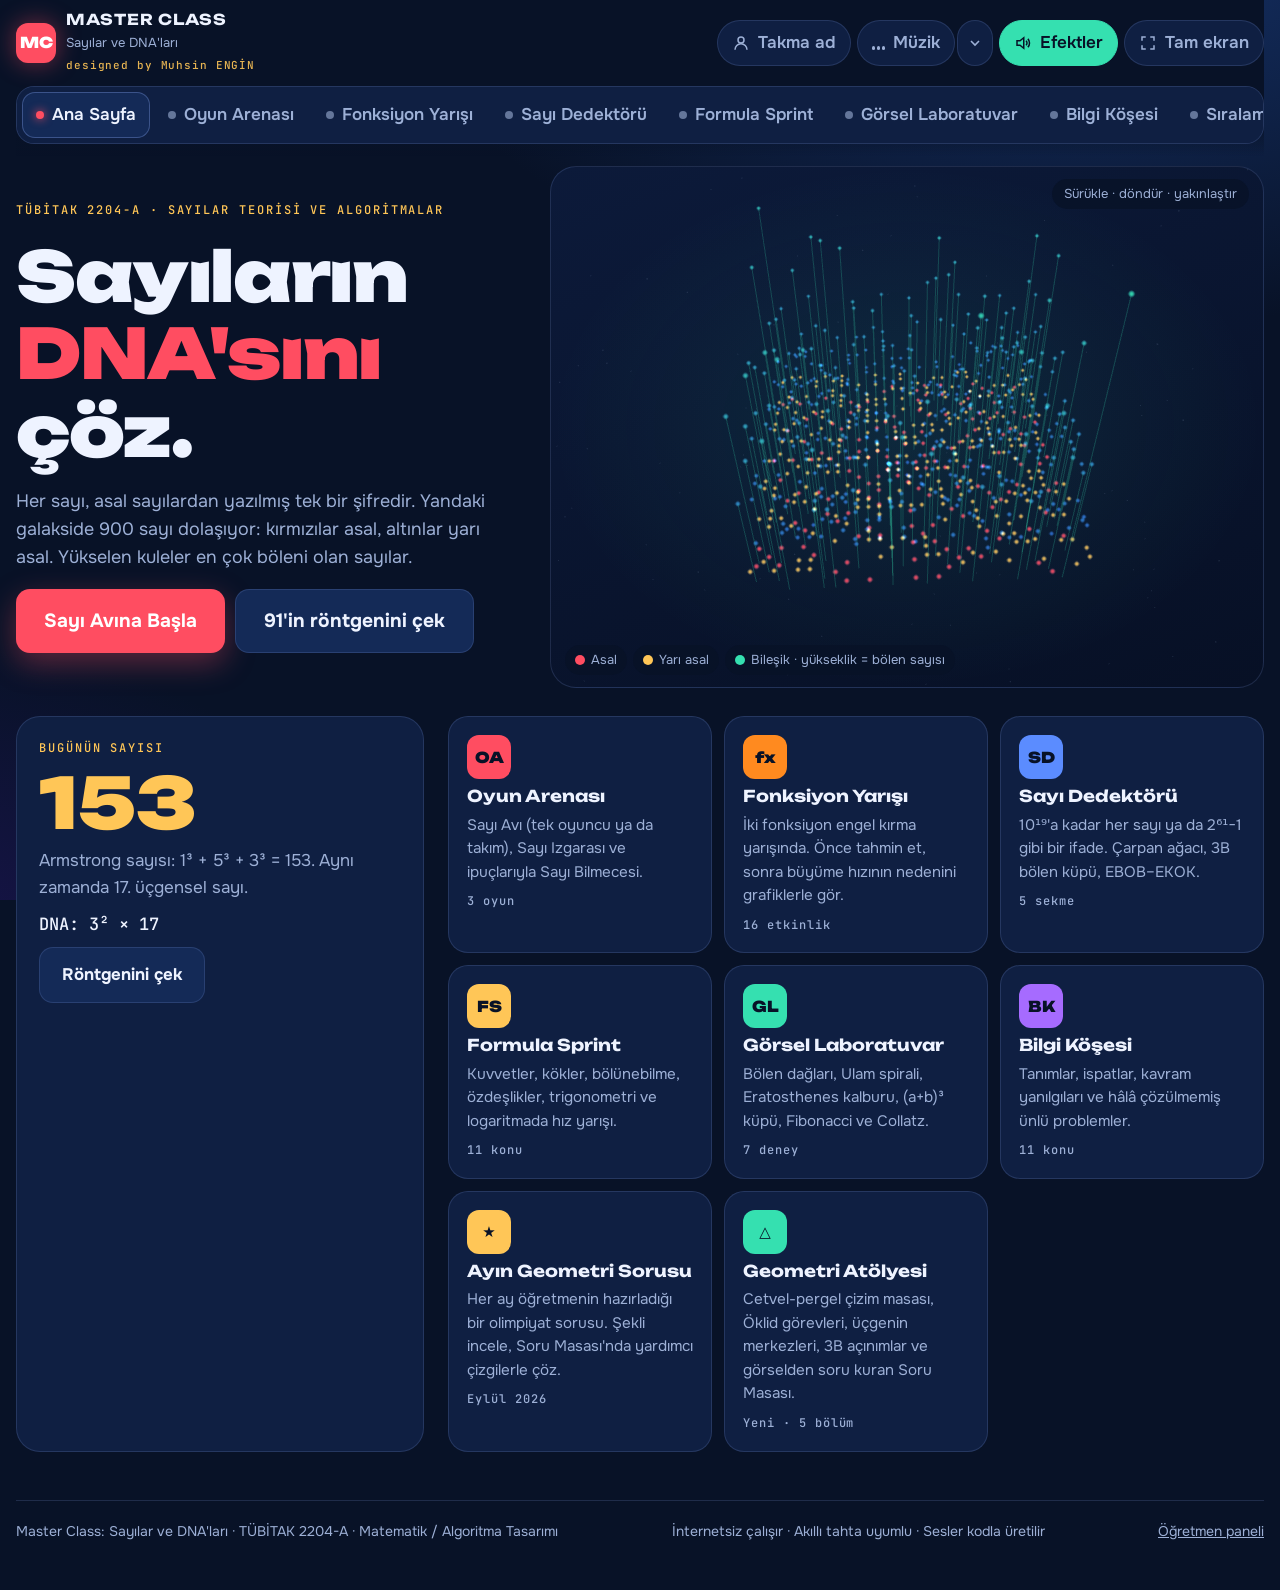
==== commit 028cdb73: "Ayın Geometri Sorusu, 5 müzik parçası, imza satırı, uyarlanmış örnek sorular Co-Authored-By: Claude " ====
--- a/docs/index.html
+++ b/docs/index.html
@@ -18,12 +18,13 @@
   <header class="ust">
     <a class="logo" href="#ana" data-git="ana" aria-label="Ana sayfa">
       <span class="logo-isaret">MC</span>
-      <span><b>MASTER CLASS</b><small>Sayılar ve DNA'ları</small></span>
+      <span><b>MASTER CLASS</b><small>Sayılar ve DNA'ları</small><span class="imza">designed by Muhsin ENGİN</span></span>
     </a>
     <div class="ses-grup">
       <button class="ses-btn" id="muzikBtn" aria-pressed="false" title="Arka plan müziği">
         <span class="dalga" aria-hidden="true"><i></i><i></i><i></i></span><span class="yazi">Müzik</span>
       </button>
+      <button class="ses-btn ses-sec" id="muzikSec" aria-haspopup="menu" aria-expanded="false" title="Müzik seç" aria-label="Müzik seç"><svg viewBox="0 0 24 24" fill="none" stroke="currentColor" stroke-width="2.4" aria-hidden="true"><path d="M6 9l6 6 6-6"/></svg></button>
       <button class="ses-btn" id="efektBtn" aria-pressed="true" title="Ses efektleri">
         <svg viewBox="0 0 24 24" fill="none" stroke="currentColor" stroke-width="2" aria-hidden="true"><path d="M4 9v6h4l5 4V5L8 9H4z"/><path id="efektDalga" d="M16 9a4 4 0 0 1 0 6M18.5 6.5a8 8 0 0 1 0 11"/></svg>
         <span class="yazi">Efektler</span>
--- a/docs/assets/css/site.css
+++ b/docs/assets/css/site.css
@@ -369,3 +369,22 @@
 .moduller .modul:last-child:nth-child(3n+1) { grid-column: 1 / -1; }
 @media (max-width: 960px) { .moduller .modul:last-child:nth-child(3n+1) { grid-column: auto; } .moduller .modul:last-child:nth-child(2n+1) { grid-column: 1 / -1; } }
 @media (max-width: 560px) { .moduller .modul:last-child { grid-column: auto; } }
+
+/* ---------- İmza ve müzik seçimi ---------- */
+.logo .imza { display: block; font-family: var(--f-sayi); font-size: 11px; letter-spacing: .08em; color: var(--altin); opacity: .9; margin-top: 2px; white-space: nowrap; }
+.ses-sec { padding-inline: 8px; min-width: 36px; margin-left: -4px; justify-content: center; }
+.ses-sec svg { width: 16px; height: 16px; transition: transform .2s; }
+.ses-sec[aria-expanded="true"] svg { transform: rotate(180deg); }
+.muzik-menu { position: fixed; z-index: 70; width: min(320px, calc(100vw - 24px)); background: var(--panel); border: 1px solid var(--cizgi-guclu); border-radius: 18px;
+  box-shadow: var(--golge); padding: 8px; display: grid; gap: 4px; animation: giris .2s ease; }
+.muzik-menu .etiket { padding: 6px 10px 2px; }
+.muzik-menu button { display: grid; grid-template-columns: 22px 1fr; gap: 2px 10px; align-items: center; text-align: left; border: 0; background: transparent; color: var(--metin);
+  border-radius: 12px; padding: 10px; min-height: 52px; }
+.muzik-menu button:hover { background: rgba(255, 255, 255, .05); }
+.muzik-menu button[aria-checked="true"] { background: rgba(53, 224, 176, .12); }
+.muzik-menu button i { grid-row: span 2; width: 14px; height: 14px; border-radius: 50%; border: 2px solid var(--soluk); }
+.muzik-menu button[aria-checked="true"] i { border-color: var(--turkuaz); background: var(--turkuaz); box-shadow: 0 0 10px var(--turkuaz); }
+.muzik-menu b { font-weight: 700; }
+.muzik-menu small { color: var(--soluk); font-size: 12.5px; line-height: 1.3; }
+@media (max-width: 560px) { .logo .imza { font-size: 9.5px; letter-spacing: .04em; } }
+.bildirim { pointer-events: none; }
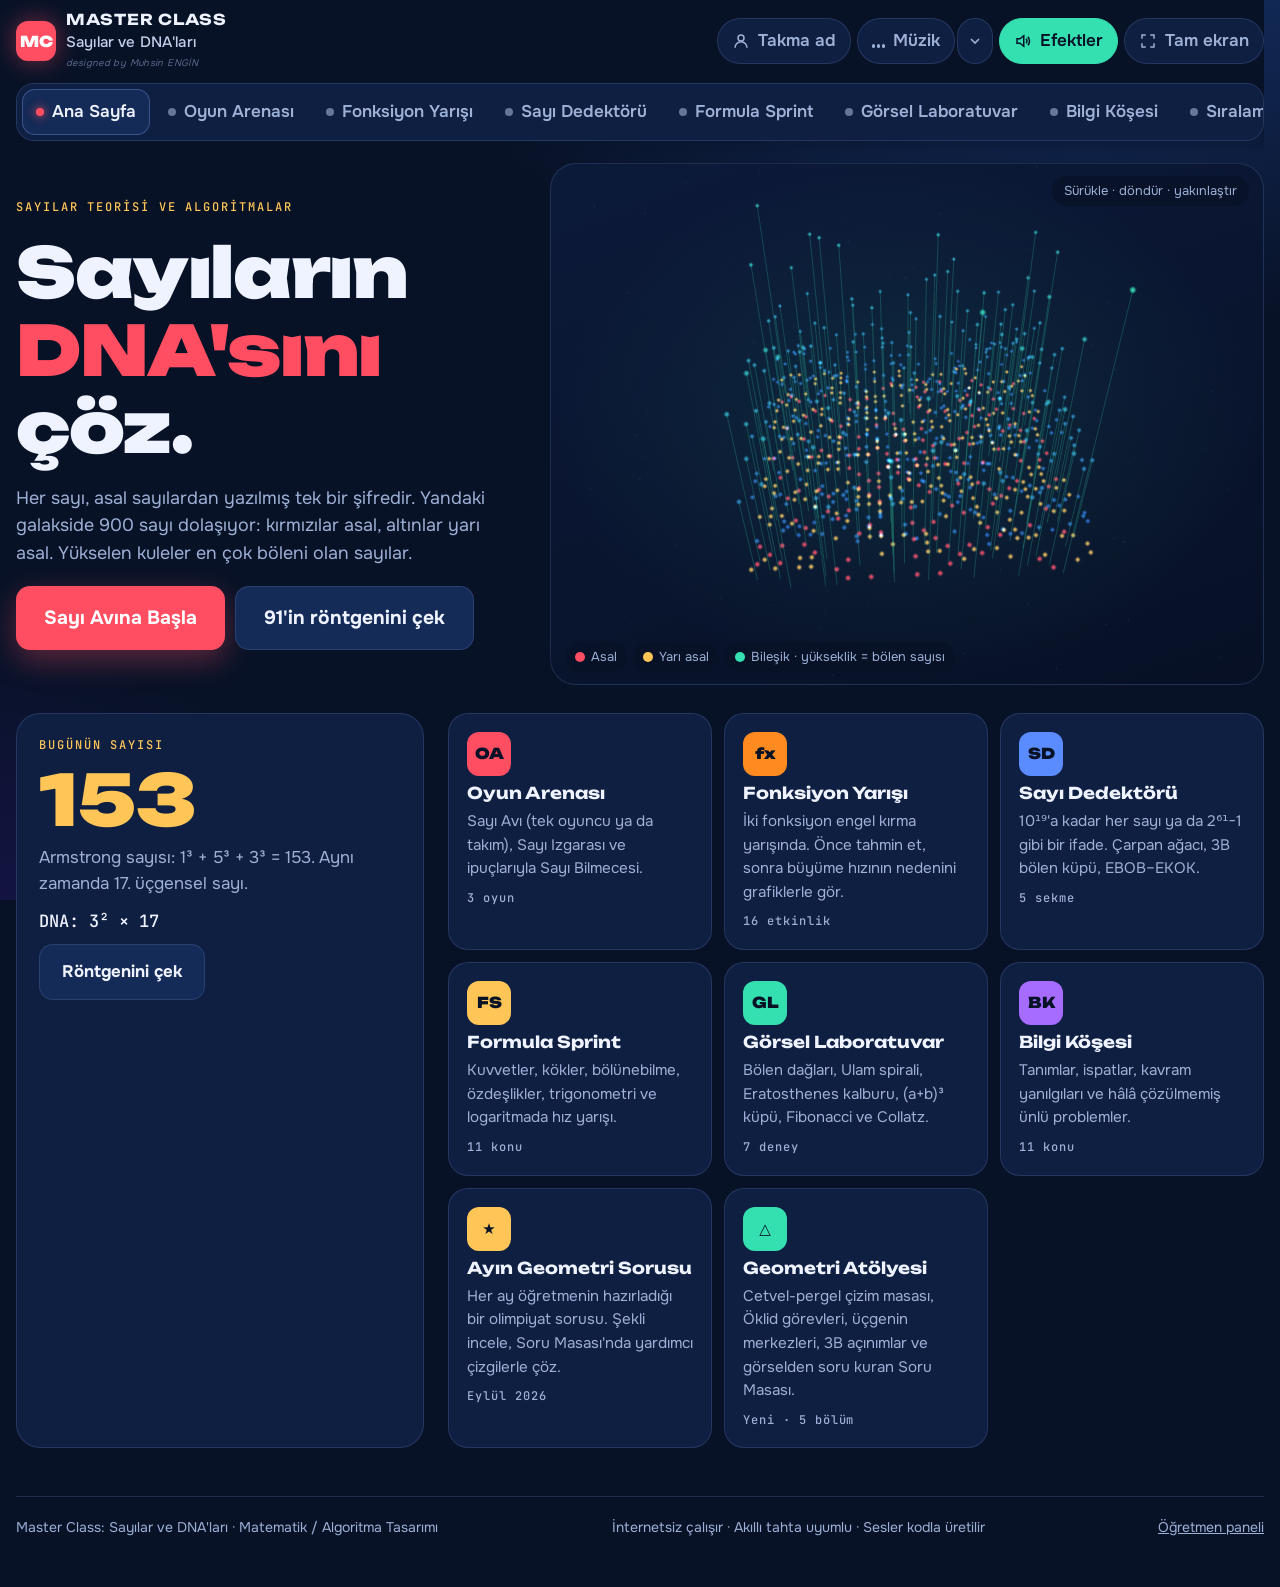
==== commit 76a7f68e: "Ana sayfadan TÜBİTAK 2204-A ifadesi kaldırıldı Co-Authored-By: Claude Opus 5.5 <noreply@anthropic.co" ====
--- a/docs/index.html
+++ b/docs/index.html
@@ -4,7 +4,7 @@
 <meta charset="utf-8">
 <meta name="viewport" content="width=device-width, initial-scale=1, viewport-fit=cover">
 <title>Master Class Sayılar</title>
-<meta name="description" content="Asal sayıları, yarı asalları ve fonksiyonların büyüme hızını oyunlarla, 3B görsellerle ve müzikle keşfet. TÜBİTAK 2204-A projesi.">
+<meta name="description" content="Asal sayıları, yarı asalları ve fonksiyonların büyüme hızını oyunlarla, 3B görsellerle ve müzikle keşfet.">
 <meta name="theme-color" content="#081227">
 <link rel="manifest" href="manifest.webmanifest">
 <link rel="icon" href="assets/img/simge.svg" type="image/svg+xml">
@@ -59,7 +59,7 @@
   </main>
 
   <footer class="alt-bilgi">
-    <span>Master Class: Sayılar ve DNA'ları · TÜBİTAK 2204-A · Matematik / Algoritma Tasarımı</span>
+    <span>Master Class: Sayılar ve DNA'ları · Matematik / Algoritma Tasarımı</span>
     <span>İnternetsiz çalışır · Akıllı tahta uyumlu · Sesler kodla üretilir</span>
     <span class="ziyaret-sayac" id="ziyaretSayac" hidden></span>
     <a href="yonetim.html" data-bulut hidden>Öğretmen paneli</a>
--- a/docs/assets/css/site.css
+++ b/docs/assets/css/site.css
@@ -371,7 +371,8 @@
 @media (max-width: 560px) { .moduller .modul:last-child { grid-column: auto; } }
 
 /* ---------- İmza ve müzik seçimi ---------- */
-.logo .imza { display: block; font-family: var(--f-sayi); font-size: 11px; letter-spacing: .08em; color: var(--altin); opacity: .9; margin-top: 2px; white-space: nowrap; }
+.logo small { font-size: 15px; font-weight: 500; color: #c3d0ea; letter-spacing: .01em; }
+.logo .imza { display: block; font-family: var(--f-govde); font-style: italic; font-weight: 400; font-size: 9.5px; letter-spacing: .04em; color: var(--soluk); opacity: .55; margin-top: 1px; white-space: nowrap; }
 .ses-sec { padding-inline: 8px; min-width: 36px; margin-left: -4px; justify-content: center; }
 .ses-sec svg { width: 16px; height: 16px; transition: transform .2s; }
 .ses-sec[aria-expanded="true"] svg { transform: rotate(180deg); }
@@ -386,5 +387,5 @@
 .muzik-menu button[aria-checked="true"] i { border-color: var(--turkuaz); background: var(--turkuaz); box-shadow: 0 0 10px var(--turkuaz); }
 .muzik-menu b { font-weight: 700; }
 .muzik-menu small { color: var(--soluk); font-size: 12.5px; line-height: 1.3; }
-@media (max-width: 560px) { .logo .imza { font-size: 9.5px; letter-spacing: .04em; } }
+@media (max-width: 560px) { .logo small { display: block; font-size: 13px; } .logo .imza { font-size: 8.5px; } }
 .bildirim { pointer-events: none; }
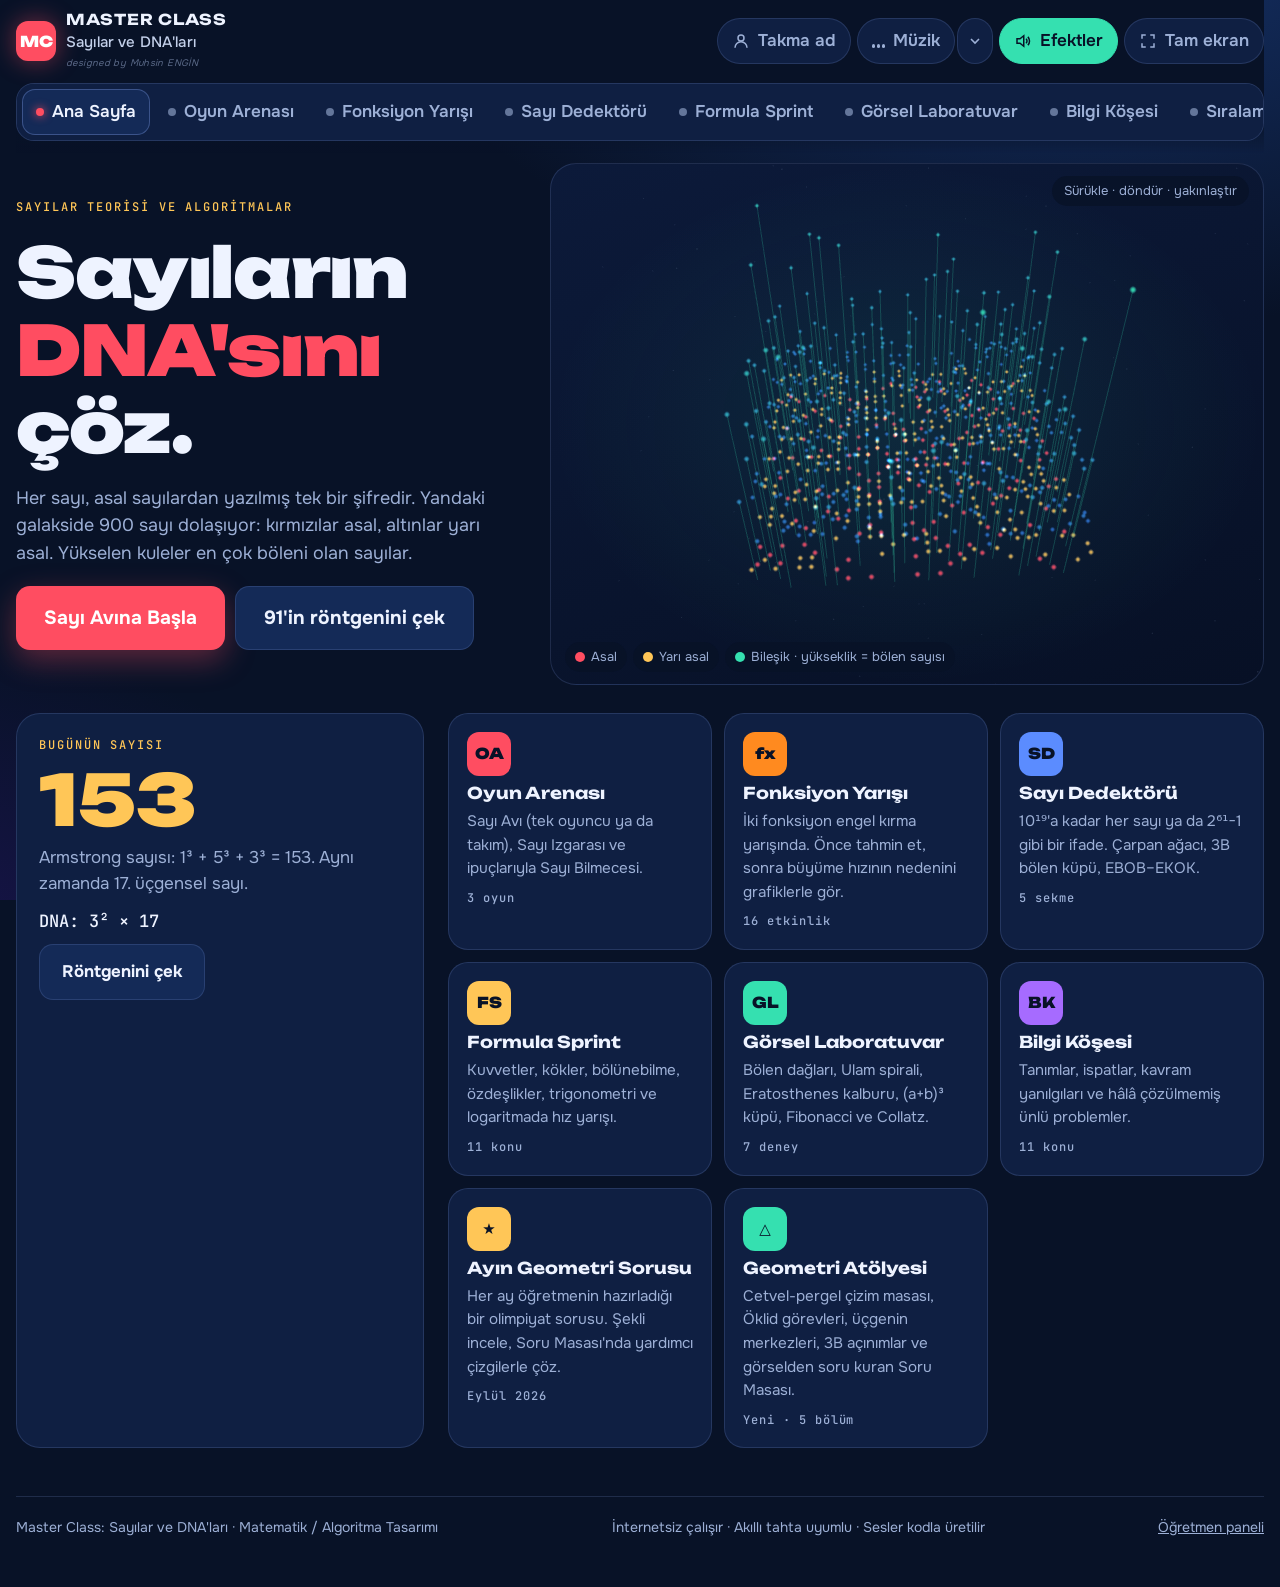
==== commit 7c688abd: "BİLSEM Öğretmen Masası: 79 kazanım, ders akışları ve 14 tahta etkinliği - Çerçeve programlardan (Des" ====
--- a/docs/index.html
+++ b/docs/index.html
@@ -44,6 +44,7 @@
       <a href="#bilgi" data-git="bilgi"><span class="nokta"></span>Bilgi Köşesi</a>
       <a href="#siralama" data-git="siralama" data-bulut hidden><span class="nokta"></span>Sıralama</a>
       <a href="geometri/index.html" class="menu-geo"><span class="nokta" style="background:var(--turkuaz);opacity:1"></span>Geometri Atölyesi ↗</a>
+      <a href="bilsem/" class="menu-geo"><span class="nokta" style="background:var(--altin);opacity:1"></span>Öğretmen Masası ↗</a>
     </nav>
   </header>
 
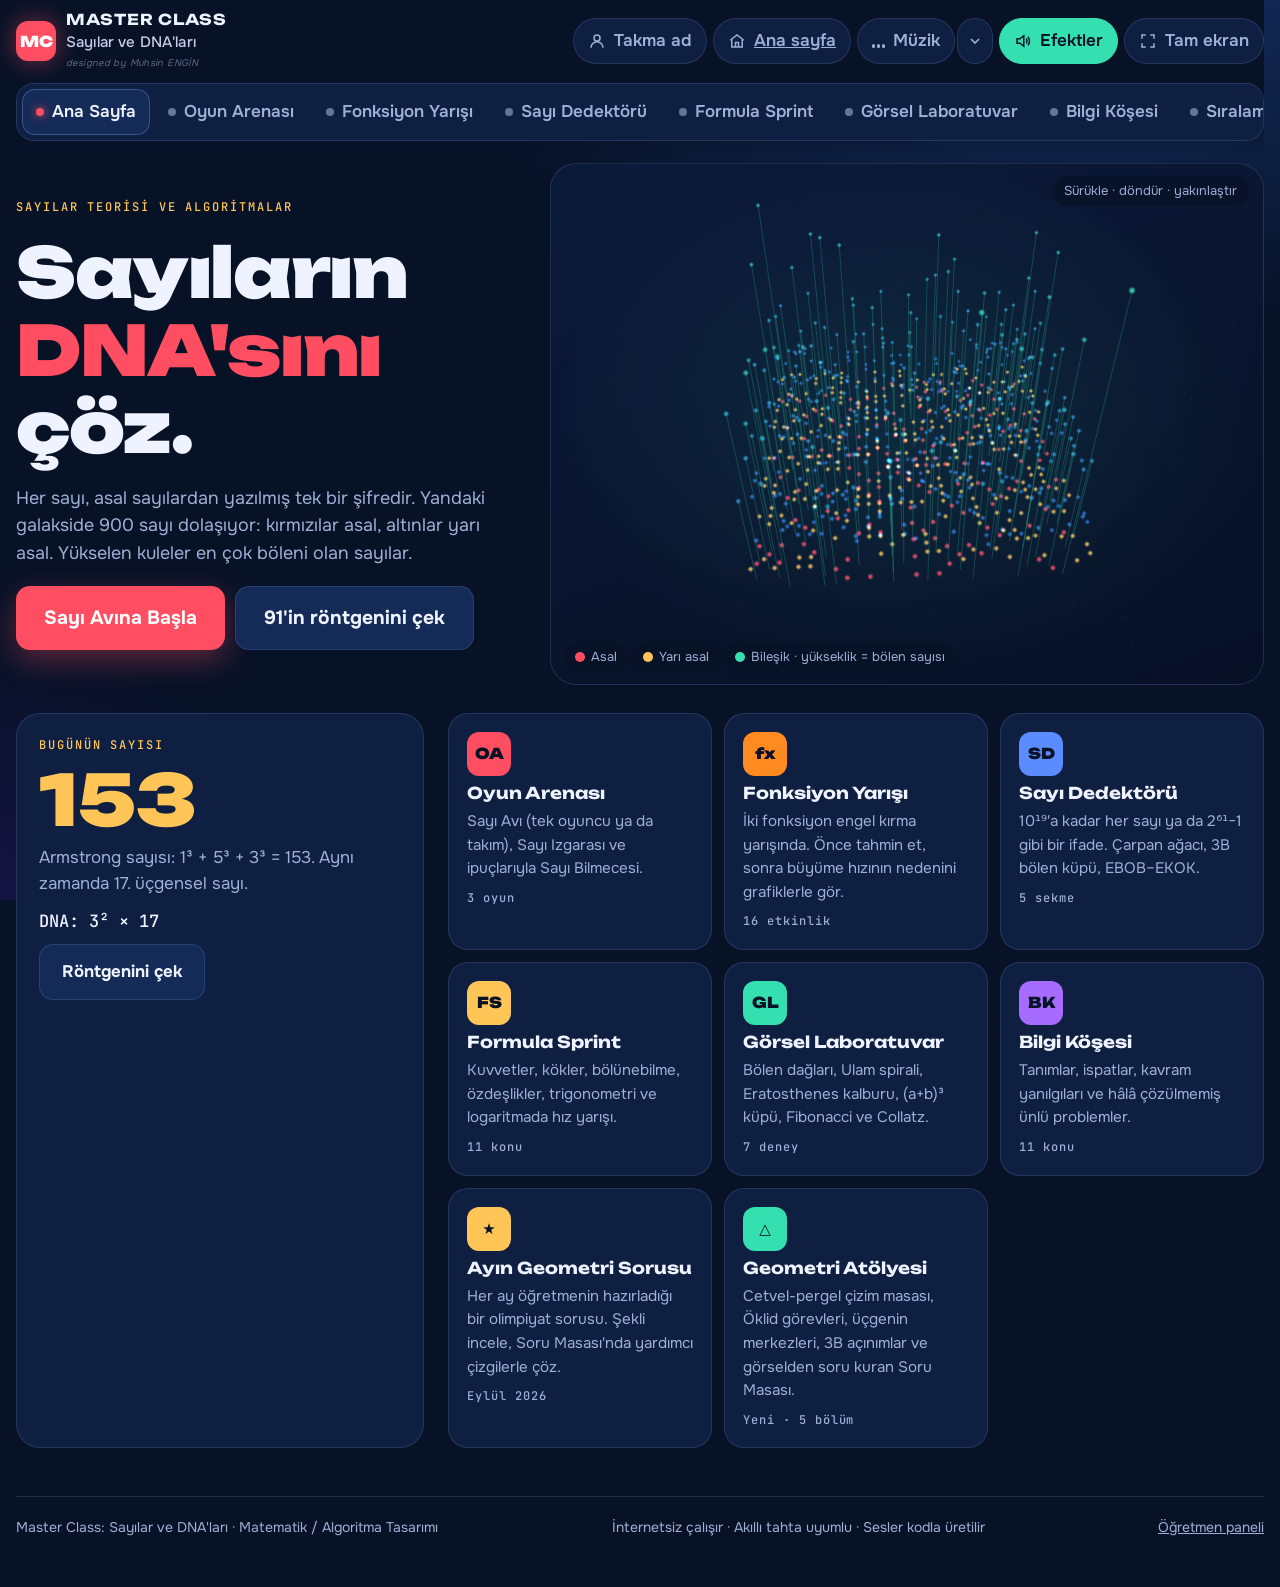
==== commit 585f4782: "Haftanın Soruları, Öğretmen Masası adı, her birimde ana sayfa düğmesi - /hafta/: haftalık matematik " ====
--- a/docs/index.html
+++ b/docs/index.html
@@ -21,6 +21,7 @@
       <span><b>MASTER CLASS</b><small>Sayılar ve DNA'ları</small><span class="imza">designed by Muhsin ENGİN</span></span>
     </a>
     <div class="ses-grup">
+      <a class="ses-btn" href="https://muhsinengin.com/" title="muhsinengin.com ana sayfa"><svg viewBox="0 0 24 24" fill="none" stroke="currentColor" stroke-width="2" aria-hidden="true"><path d="M3 11l9-7 9 7"/><path d="M5 10v10h14V10"/><path d="M10 20v-6h4v6"/></svg><span class="yazi">Ana sayfa</span></a>
       <button class="ses-btn" id="muzikBtn" aria-pressed="false" title="Arka plan müziği">
         <span class="dalga" aria-hidden="true"><i></i><i></i><i></i></span><span class="yazi">Müzik</span>
       </button>
@@ -44,7 +45,8 @@
       <a href="#bilgi" data-git="bilgi"><span class="nokta"></span>Bilgi Köşesi</a>
       <a href="#siralama" data-git="siralama" data-bulut hidden><span class="nokta"></span>Sıralama</a>
       <a href="geometri/index.html" class="menu-geo"><span class="nokta" style="background:var(--turkuaz);opacity:1"></span>Geometri Atölyesi ↗</a>
-      <a href="bilsem/" class="menu-geo"><span class="nokta" style="background:var(--altin);opacity:1"></span>Öğretmen Masası ↗</a>
+      <a href="hafta/" class="menu-geo"><span class="nokta" style="background:var(--altin);opacity:1"></span>★ Haftanın Soruları ↗</a>
+      <a href="ogretmen/" class="menu-geo"><span class="nokta" style="background:var(--altin);opacity:1"></span>Öğretmen Masası ↗</a>
     </nav>
   </header>
 
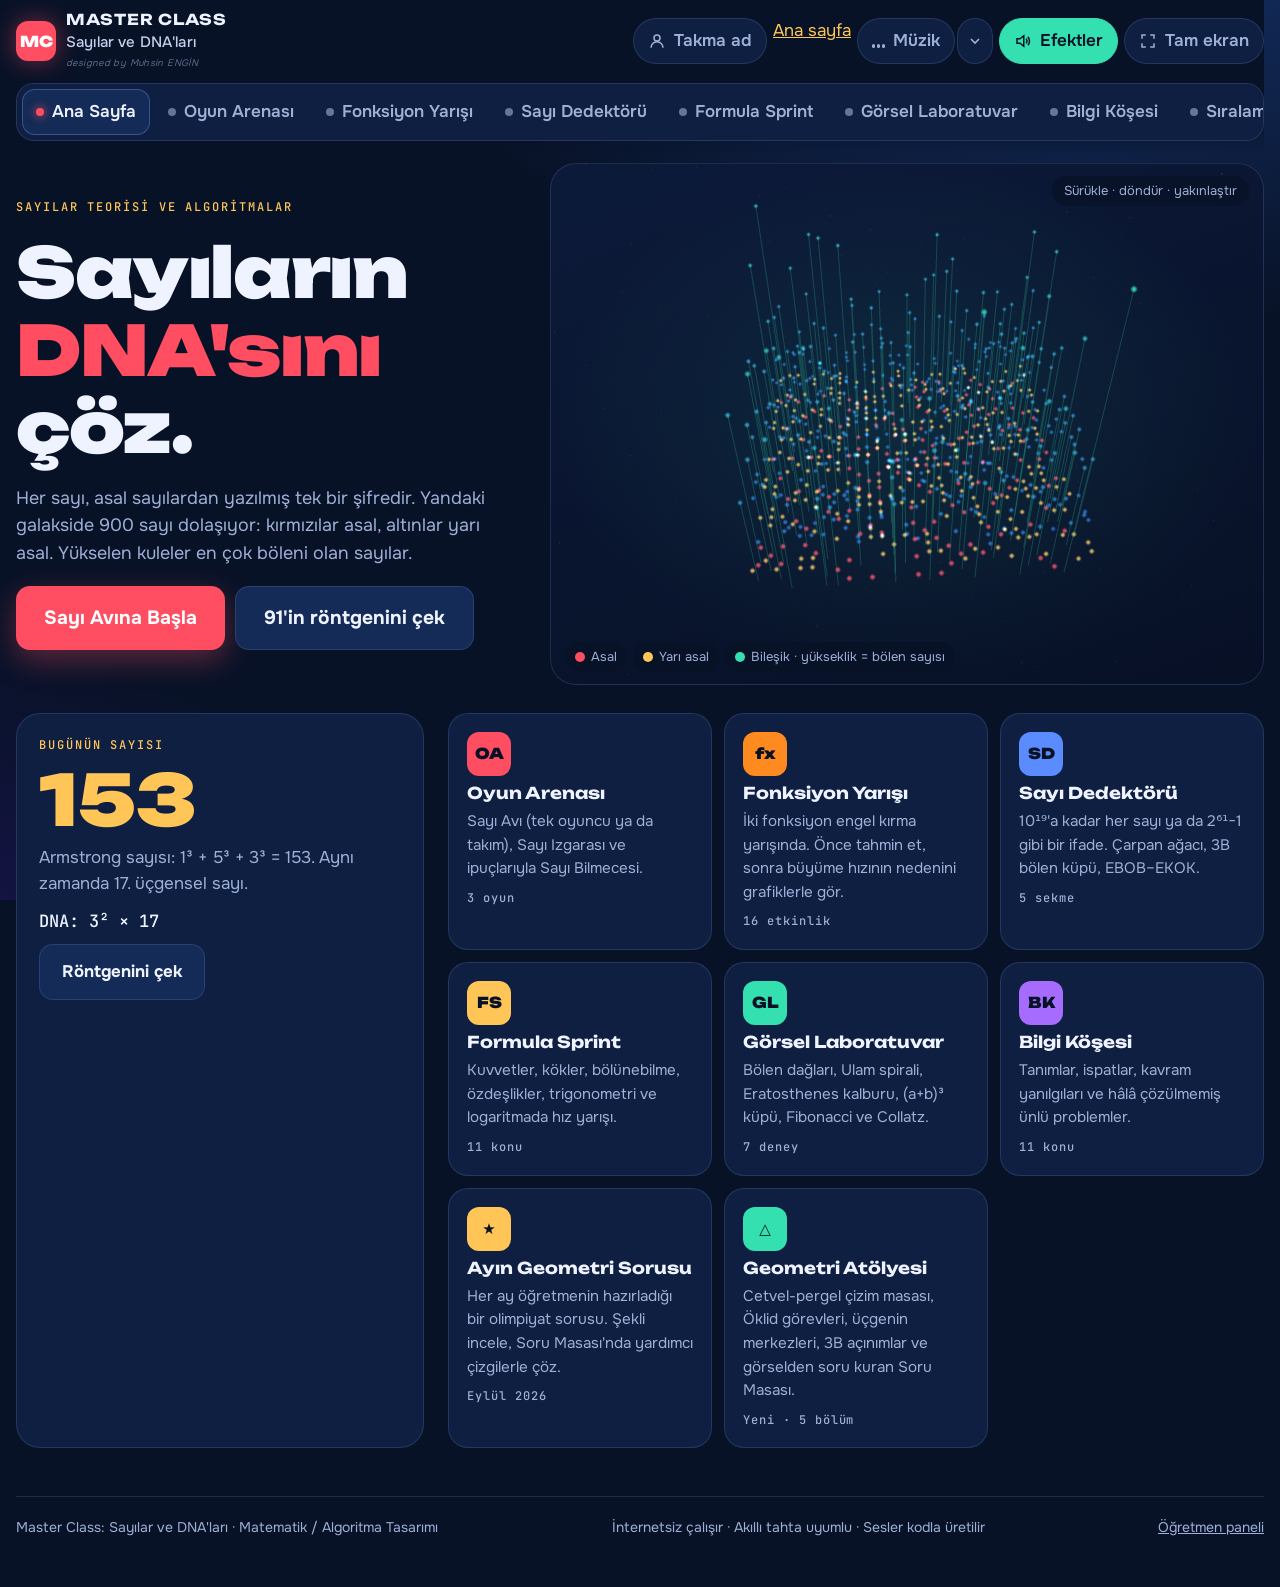
==== commit fd02e352: "Ana sayfaya dönüş düğmesi: tüm bölümlerde aynı görünüm (ortak/ana-sayfa.js) - <ana-sayfa-dugmesi>: r" ====
--- a/docs/index.html
+++ b/docs/index.html
@@ -12,6 +12,7 @@
 <link rel="stylesheet" href="assets/kutuphane/katex/katex.min.css">
 <link rel="stylesheet" href="assets/css/site.css">
 <link rel="stylesheet" href="assets/css/siralama.css">
+<script src="https://muhsinengin.com/ortak/ana-sayfa.js" defer></script>
 </head>
 <body>
 <div class="kap">
@@ -21,7 +22,7 @@
       <span><b>MASTER CLASS</b><small>Sayılar ve DNA'ları</small><span class="imza">designed by Muhsin ENGİN</span></span>
     </a>
     <div class="ses-grup">
-      <a class="ses-btn" href="https://muhsinengin.com/" title="muhsinengin.com ana sayfa"><svg viewBox="0 0 24 24" fill="none" stroke="currentColor" stroke-width="2" aria-hidden="true"><path d="M3 11l9-7 9 7"/><path d="M5 10v10h14V10"/><path d="M10 20v-6h4v6"/></svg><span class="yazi">Ana sayfa</span></a>
+      <ana-sayfa-dugmesi tema="koyu"><a href="https://muhsinengin.com/">Ana sayfa</a></ana-sayfa-dugmesi>
       <button class="ses-btn" id="muzikBtn" aria-pressed="false" title="Arka plan müziği">
         <span class="dalga" aria-hidden="true"><i></i><i></i><i></i></span><span class="yazi">Müzik</span>
       </button>
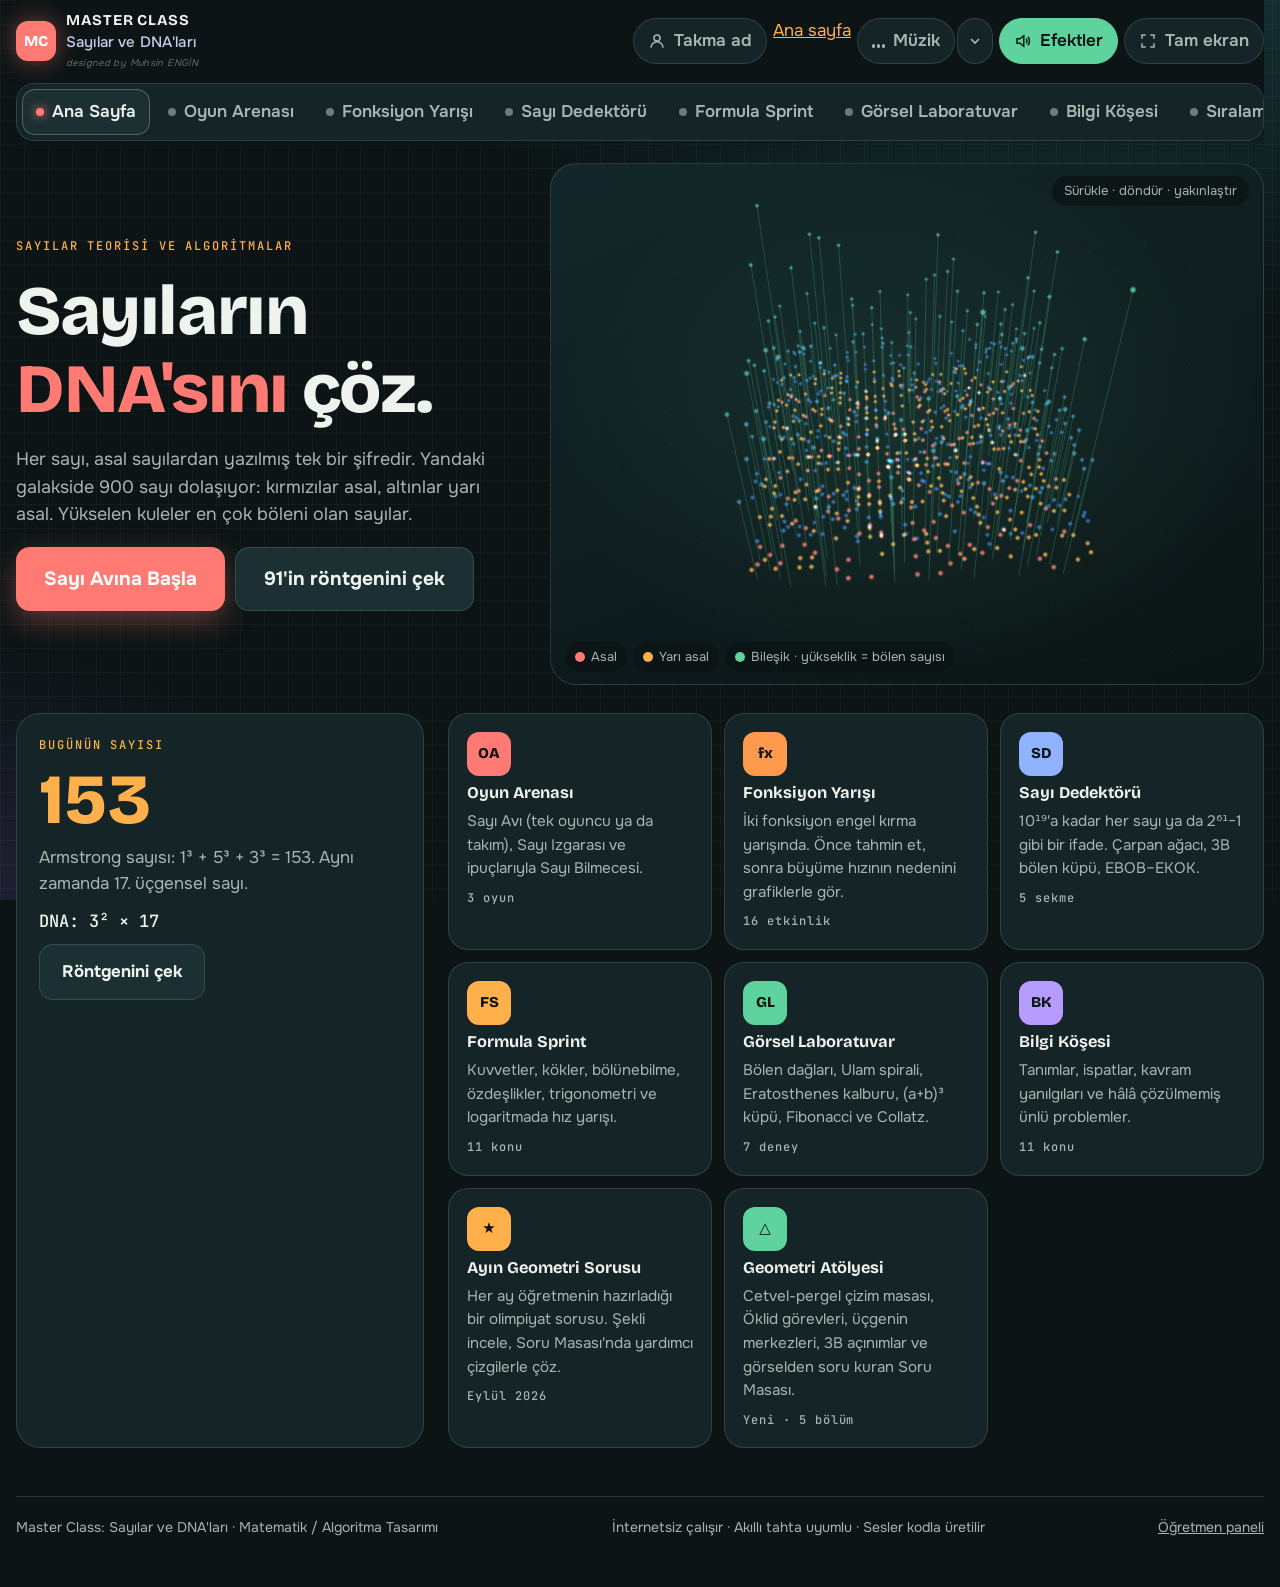
==== commit dfe32261: "Paket 3: ortak tasarım dili" ====
--- a/docs/index.html
+++ b/docs/index.html
@@ -5,7 +5,7 @@
 <meta name="viewport" content="width=device-width, initial-scale=1, viewport-fit=cover">
 <title>Master Class Sayılar</title>
 <meta name="description" content="Asal sayıları, yarı asalları ve fonksiyonların büyüme hızını oyunlarla, 3B görsellerle ve müzikle keşfet.">
-<meta name="theme-color" content="#081227">
+<meta name="theme-color" content="#0c1415">
 <link rel="manifest" href="manifest.webmanifest">
 <link rel="icon" href="assets/img/simge.svg" type="image/svg+xml">
 <link rel="stylesheet" href="assets/css/fonts.css">
--- a/docs/assets/css/fonts.css
+++ b/docs/assets/css/fonts.css
@@ -1,46 +1,4 @@
 /* Yazı tipleri yerelde: site internetsiz de aynı görünür (kaynak: Fontsource, OFL lisansı). */
-@font-face {
-  font-family: 'Unbounded';
-  font-style: normal;
-  font-display: swap;
-  font-weight: 500;
-  src: url(../fonts/unbounded-latin-ext-500-normal.woff2) format('woff2');
-}
-@font-face {
-  font-family: 'Unbounded';
-  font-style: normal;
-  font-display: swap;
-  font-weight: 500;
-  src: url(../fonts/unbounded-latin-500-normal.woff2) format('woff2');
-}
-@font-face {
-  font-family: 'Unbounded';
-  font-style: normal;
-  font-display: swap;
-  font-weight: 700;
-  src: url(../fonts/unbounded-latin-ext-700-normal.woff2) format('woff2');
-}
-@font-face {
-  font-family: 'Unbounded';
-  font-style: normal;
-  font-display: swap;
-  font-weight: 700;
-  src: url(../fonts/unbounded-latin-700-normal.woff2) format('woff2');
-}
-@font-face {
-  font-family: 'Unbounded';
-  font-style: normal;
-  font-display: swap;
-  font-weight: 900;
-  src: url(../fonts/unbounded-latin-ext-900-normal.woff2) format('woff2');
-}
-@font-face {
-  font-family: 'Unbounded';
-  font-style: normal;
-  font-display: swap;
-  font-weight: 900;
-  src: url(../fonts/unbounded-latin-900-normal.woff2) format('woff2');
-}
 @font-face {
   font-family: 'Onest';
   font-style: normal;
--- a/docs/assets/css/site.css
+++ b/docs/assets/css/site.css
@@ -5,32 +5,37 @@
    ===================================================================== */
 :root {
   color-scheme: dark;
-  --zemin: #081227;
-  --zemin-2: #0b1832;
-  --panel: #0f1f42;
-  --panel-2: #142a57;
-  --cizgi: rgba(150, 180, 255, .16);
-  --cizgi-guclu: rgba(150, 180, 255, .3);
-  --metin: #eef3ff;
-  --soluk: #9db0d6;
-  --kirmizi: #ff4d61;
-  --altin: #ffc657;
-  --turkuaz: #35e0b0;
-  --mavi: #5b8cff;
-  --mor: #a66bff;
-  --turuncu: #ff8a1f;
-  --lacivert: #0d2b5b;
-  --f-baslik: "Unbounded", "Arial Black", system-ui, sans-serif;
+  /* muhsinengin.com ortak tasarım dili, "Sahne" modu (ortak/tokenlar.css ile aynı aile):
+     kara tahta zemini, tebeşir beyazı yazı; turuncu = enerji, yeşil = doğru, kırmızı = asal/vurgu */
+  --zemin: #0c1415;
+  --zemin-2: #111c1e;
+  --panel: #152427;
+  --panel-2: #1c3034;
+  --cizgi: rgba(190, 230, 215, .15);
+  --cizgi-guclu: rgba(190, 230, 215, .3);
+  --metin: #eef3ee;
+  --soluk: #a8b6b0;
+  --kirmizi: #ff7a72;
+  --altin: #ffb04a;
+  --turkuaz: #5fd39d;
+  --mavi: #8fb3ff;
+  --mor: #b79cff;
+  --turuncu: #ff9a4d;
+  --lacivert: #12303a;
+  --kare: rgba(233, 239, 232, .035);
+  --f-baslik: "Bricolage Grotesque", "Arial Black", system-ui, sans-serif;
   --f-govde: "Onest", "Segoe UI", system-ui, sans-serif;
   --f-sayi: "JetBrains Mono", ui-monospace, Consolas, monospace;
-  --golge: 0 18px 40px rgba(2, 8, 24, .45);
+  --golge: 0 18px 40px rgba(2, 8, 8, .45);
 }
 * { box-sizing: border-box; }
 html { scroll-padding-top: 140px; }
 body {
   margin: 0;
   min-height: 100vh;
-  background: radial-gradient(1200px 700px at 85% -10%, #16336b 0%, transparent 60%), radial-gradient(900px 600px at -10% 110%, #1a1450 0%, transparent 60%), var(--zemin);
+  /* kara tahta: hafif ışık lekeleri + muhsinengin.com'un kareli defter ızgarası (tebeşir tonunda) */
+  background: linear-gradient(var(--kare) 1px, transparent 1px) 0 0 / 24px 24px, linear-gradient(90deg, var(--kare) 1px, transparent 1px) 0 0 / 24px 24px,
+    radial-gradient(1200px 700px at 85% -10%, #173a3f 0%, transparent 60%), radial-gradient(900px 600px at -10% 110%, #2a2440 0%, transparent 60%), var(--zemin);
   background-color: var(--zemin);
   background-attachment: fixed;
   color: var(--metin);
@@ -64,11 +69,11 @@
   position: sticky; top: env(safe-area-inset-top, 0px); z-index: 30;
   display: flex; align-items: center; gap: 12px; flex-wrap: wrap;
   padding-block: 12px; margin-bottom: 10px;
-  background: linear-gradient(var(--zemin) 75%, rgba(8, 18, 39, 0));
+  background: linear-gradient(var(--zemin) 75%, rgba(12, 20, 21, 0));
 }
 .logo { display: flex; align-items: center; gap: 10px; margin-right: auto; text-decoration: none; color: var(--metin); }
 .logo-isaret { width: 40px; height: 40px; border-radius: 12px; background: var(--kirmizi); display: grid; place-items: center;
-  font-family: var(--f-baslik); font-weight: 900; font-size: 15px; color: #fff; box-shadow: 0 0 24px rgba(255, 77, 97, .45); flex: none; }
+  font-family: var(--f-baslik); font-weight: 900; font-size: 15px; color: #fff; box-shadow: 0 0 24px rgba(255, 122, 114, .45); flex: none; }
 .logo b { font-family: var(--f-baslik); font-size: 15px; letter-spacing: .06em; display: block; line-height: 1.1; }
 .logo small { color: var(--soluk); font-size: 13px; }
 nav.menu { order: 3; width: 100%; display: flex; gap: 4px; background: var(--panel); border: 1px solid var(--cizgi); border-radius: 18px; padding: 5px;
@@ -108,8 +113,8 @@
   font-weight: 700; font-size: 1.05rem; min-height: 54px; transition: transform .12s, box-shadow .2s, background .2s; text-decoration: none; }
 .btn:active { transform: scale(.97); }
 .btn:disabled { opacity: .45; cursor: not-allowed; }
-.btn-ana { background: var(--kirmizi); color: #fff; box-shadow: 0 10px 30px rgba(255, 77, 97, .35); }
-.btn-ana:hover { box-shadow: 0 12px 38px rgba(255, 77, 97, .55); }
+.btn-ana { background: var(--kirmizi); color: #fff; box-shadow: 0 10px 30px rgba(255, 122, 114, .35); }
+.btn-ana:hover { box-shadow: 0 12px 38px rgba(255, 122, 114, .55); }
 .btn-ikinci { background: var(--panel-2); color: var(--metin); border: 1px solid var(--cizgi); }
 .btn-ikinci:hover { background: #1a3368; }
 .btn-hayalet { background: transparent; color: var(--soluk); border: 1px solid var(--cizgi); }
@@ -139,13 +144,13 @@
 .metrik b { font-family: var(--f-baslik); font-size: clamp(1.2rem, 2.6vw, 1.8rem); font-variant-numeric: tabular-nums; overflow-wrap: anywhere; display: block; }
 .benzetme { background: rgba(255, 138, 31, .08); border: 1px solid rgba(255, 138, 31, .28); border-radius: 16px; padding: 12px 16px; }
 .benzetme b:first-child { color: var(--turuncu); }
-.bilgi-kutu { background: rgba(91, 140, 255, .08); border: 1px solid rgba(91, 140, 255, .3); border-radius: 16px; padding: 12px 16px; }
+.bilgi-kutu { background: rgba(143, 179, 255, .08); border: 1px solid rgba(143, 179, 255, .3); border-radius: 16px; padding: 12px 16px; }
 .geri { border-radius: 18px; padding: 14px 18px; display: flex; gap: 14px; align-items: flex-start; border: 1px solid var(--cizgi); background: var(--panel); min-height: 60px; }
-.geri.dogru { border-color: rgba(53, 224, 176, .55); }
-.geri.yanlis { border-color: rgba(255, 77, 97, .6); }
+.geri.dogru { border-color: rgba(95, 211, 157, .55); }
+.geri.yanlis { border-color: rgba(255, 122, 114, .6); }
 .geri .puan-rozet { font-family: var(--f-sayi); font-weight: 700; padding: 4px 10px; border-radius: 10px; white-space: nowrap; }
-.geri.dogru .puan-rozet { background: rgba(53, 224, 176, .18); color: var(--turkuaz); }
-.geri.yanlis .puan-rozet { background: rgba(255, 77, 97, .18); color: var(--kirmizi); }
+.geri.dogru .puan-rozet { background: rgba(95, 211, 157, .18); color: var(--turkuaz); }
+.geri.yanlis .puan-rozet { background: rgba(255, 122, 114, .18); color: var(--kirmizi); }
 .geri p { min-width: 0; }
 .tablo-kutu { overflow-x: auto; }
 table.tablo { width: 100%; border-collapse: collapse; font-size: 15px; }
@@ -162,17 +167,17 @@
   border: 1px solid var(--cizgi-guclu); border-radius: 14px; padding: 12px 18px; box-shadow: var(--golge); max-width: calc(100% - 32px); }
 
 /* ---------- 3B kutular ---------- */
-.sahne-kutu { position: relative; border-radius: 26px; overflow: hidden; background: radial-gradient(closest-side, rgba(53, 224, 176, .1), transparent), linear-gradient(160deg, #0c1a3a, #071025);
+.sahne-kutu { position: relative; border-radius: 26px; overflow: hidden; background: radial-gradient(closest-side, rgba(95, 211, 157, .1), transparent), linear-gradient(160deg, #13272a, #0b1414);
   border: 1px solid var(--cizgi); touch-action: none; cursor: grab; }
 .sahne-kutu:active { cursor: grabbing; }
 .sahne-kutu canvas { display: block; width: 100%; height: 100%; }
-.etiket-yuzen { position: absolute; pointer-events: none; background: rgba(8, 18, 39, .94); border: 1px solid var(--cizgi); border-radius: 12px;
+.etiket-yuzen { position: absolute; pointer-events: none; background: rgba(12, 20, 21, .94); border: 1px solid var(--cizgi); border-radius: 12px;
   padding: 8px 12px; font-size: 14px; transform: translate(-50%, -125%); white-space: nowrap; z-index: 2; }
 .etiket-yuzen b { font-family: var(--f-sayi); font-size: 18px; }
 .lejant { position: absolute; left: 14px; bottom: 12px; display: flex; flex-wrap: wrap; gap: 6px; font-size: 13px; color: var(--soluk); z-index: 2; }
-.lejant span { display: inline-flex; align-items: center; gap: 6px; background: rgba(8, 18, 39, .78); border-radius: 999px; padding: 5px 10px; }
+.lejant span { display: inline-flex; align-items: center; gap: 6px; background: rgba(12, 20, 21, .78); border-radius: 999px; padding: 5px 10px; }
 .lejant i { width: 10px; height: 10px; border-radius: 50%; display: inline-block; }
-.ipucu-surukle { position: absolute; right: 14px; top: 12px; font-size: 13px; color: var(--soluk); background: rgba(8, 18, 39, .78); border-radius: 999px; padding: 5px 12px; z-index: 2; }
+.ipucu-surukle { position: absolute; right: 14px; top: 12px; font-size: 13px; color: var(--soluk); background: rgba(12, 20, 21, .78); border-radius: 999px; padding: 5px 12px; z-index: 2; }
 .uyari-gl { position: absolute; inset: 0; display: grid; place-items: center; text-align: center; padding: 20px; color: var(--soluk); }
 .grafik-kutu { position: relative; width: 100%; height: 320px; }
 .grafik-kutu canvas { display: block; width: 100%; height: 100%; }
@@ -190,7 +195,7 @@
 .moduller { display: grid; grid-template-columns: repeat(3, minmax(0, 1fr)); gap: 12px; }
 .modul { background: var(--panel); border: 1px solid var(--cizgi); border-radius: 20px; padding: 18px; display: grid; gap: 8px; align-content: start;
   text-decoration: none; color: var(--metin); transition: border-color .2s, transform .15s, background .2s; position: relative; overflow: hidden; }
-.modul:hover { border-color: rgba(53, 224, 176, .5); transform: translateY(-2px); background: var(--panel-2); }
+.modul:hover { border-color: rgba(95, 211, 157, .5); transform: translateY(-2px); background: var(--panel-2); }
 .modul .simge { width: 44px; height: 44px; border-radius: 12px; display: grid; place-items: center; font-family: var(--f-baslik); font-weight: 900; font-size: 15px; }
 .modul h3 { font-size: 1.02rem; }
 .modul p { color: var(--soluk); font-size: .95rem; }
@@ -198,7 +203,7 @@
 
 /* ---------- Oyun Arenası ---------- */
 .hud { position: sticky; top: calc(env(safe-area-inset-top, 0px) + 136px); z-index: 20; display: flex; flex-wrap: wrap; align-items: center; gap: 14px;
-  background: rgba(15, 31, 66, .94); backdrop-filter: blur(10px); border: 1px solid var(--cizgi); border-radius: 22px; padding: 12px 16px; }
+  background: rgba(21, 36, 39, .94); backdrop-filter: blur(10px); border: 1px solid var(--cizgi); border-radius: 22px; padding: 12px 16px; }
 .halka { position: relative; width: 64px; height: 64px; flex: none; }
 .halka svg { width: 64px; height: 64px; transform: rotate(-90deg); }
 .halka circle { fill: none; stroke-width: 6; }
@@ -215,13 +220,13 @@
 .takim-kutu { border-radius: 14px; padding: 6px 12px; border: 2px solid transparent; text-align: center; min-width: 92px; }
 .takim-kutu small { display: block; font-size: 12px; color: var(--soluk); }
 .takim-kutu b { font-family: var(--f-baslik); font-size: 1.4rem; font-variant-numeric: tabular-nums; }
-.takim-kutu.k { background: rgba(255, 77, 97, .12); }
-.takim-kutu.m { background: rgba(91, 140, 255, .14); }
-.takim-kutu.sirada.k { border-color: var(--kirmizi); box-shadow: 0 0 16px rgba(255, 77, 97, .4); }
-.takim-kutu.sirada.m { border-color: var(--mavi); box-shadow: 0 0 16px rgba(91, 140, 255, .45); }
+.takim-kutu.k { background: rgba(255, 122, 114, .12); }
+.takim-kutu.m { background: rgba(143, 179, 255, .14); }
+.takim-kutu.sirada.k { border-color: var(--kirmizi); box-shadow: 0 0 16px rgba(255, 122, 114, .4); }
+.takim-kutu.sirada.m { border-color: var(--mavi); box-shadow: 0 0 16px rgba(143, 179, 255, .45); }
 .seri { display: flex; gap: 4px; }
 .seri i { width: 10px; height: 26px; border-radius: 4px; background: var(--cizgi); }
-.seri i.dolu { background: var(--altin); box-shadow: 0 0 10px rgba(255, 198, 87, .6); }
+.seri i.dolu { background: var(--altin); box-shadow: 0 0 10px rgba(255, 176, 74, .6); }
 .sayi-kart { position: relative; text-align: center; padding: clamp(18px, 4vw, 38px) 16px; border-radius: 28px; background: linear-gradient(160deg, var(--panel-2), var(--panel));
   border: 1px solid var(--cizgi); overflow: hidden; }
 .sayi-kart .soru { font-size: clamp(1.1rem, 2.4vw, 1.5rem); color: var(--soluk); font-weight: 600; }
@@ -231,7 +236,7 @@
 .sayi-kart .odul { margin-top: 8px; font-family: var(--f-sayi); color: var(--soluk); font-size: 14px; }
 .cevaplar { display: grid; grid-template-columns: 1fr 1fr; gap: 16px; }
 .cevap { border: 0; border-radius: 24px; min-height: clamp(96px, 16vh, 150px); font-family: var(--f-baslik); font-weight: 900; font-size: clamp(1.6rem, 4.4vw, 2.8rem);
-  color: #071025; transition: transform .1s, filter .2s; display: grid; place-items: center; gap: 2px; }
+  color: #0b1414; transition: transform .1s, filter .2s; display: grid; place-items: center; gap: 2px; }
 .cevap small { font-family: var(--f-sayi); font-size: 12px; font-weight: 500; letter-spacing: .1em; opacity: .7; }
 .cevap:active { transform: scale(.97); }
 .cevap:hover { filter: brightness(1.08); }
@@ -246,10 +251,10 @@
 .karo { border: 3px solid var(--cizgi-guclu); background: var(--panel-2); border-radius: 18px; min-height: clamp(70px, 12vh, 110px); font-family: var(--f-baslik);
   font-weight: 900; font-size: clamp(1.4rem, 3.6vw, 2.4rem); transition: transform .12s, background .2s, border-color .2s; font-variant-numeric: tabular-nums; }
 .karo:active { transform: scale(.96); }
-.karo.secili { background: var(--altin); color: #1a1200; border-color: var(--altin); box-shadow: 0 0 20px rgba(255, 198, 87, .45); }
+.karo.secili { background: var(--altin); color: #1a1200; border-color: var(--altin); box-shadow: 0 0 20px rgba(255, 176, 74, .45); }
 .karo.dogru { background: var(--turkuaz); color: #04241b; border-color: var(--turkuaz); }
 .karo.yanlis { background: var(--kirmizi); color: #fff; border-color: var(--kirmizi); }
-.karo.kacan { border: 4px dashed var(--altin); background: rgba(255, 198, 87, .12); }
+.karo.kacan { border: 4px dashed var(--altin); background: rgba(255, 176, 74, .12); }
 .ipucu-kart { background: var(--panel-2); border-left: 6px solid var(--altin); border-radius: 14px; padding: 12px 16px; font-size: 1.2rem; }
 .secenekler { display: grid; grid-template-columns: repeat(3, minmax(0, 1fr)); gap: 10px; }
 .secenek { min-height: 78px; border-radius: 18px; border: 2px solid var(--cizgi-guclu); background: var(--zemin); font-family: var(--f-baslik); font-weight: 900; font-size: 1.9rem; }
@@ -258,7 +263,7 @@
 
 /* ---------- Dedektör ---------- */
 .dedektor-ust { display: grid; grid-template-columns: minmax(0, 3fr) minmax(0, 2fr); gap: 20px; }
-.ifade-ekran { background: #050c1c; border: 1px solid var(--cizgi); border-radius: 14px; padding: 10px 16px; font-family: var(--f-sayi); font-size: clamp(1.4rem, 3vw, 2rem);
+.ifade-ekran { background: #081012; border: 1px solid var(--cizgi); border-radius: 14px; padding: 10px 16px; font-family: var(--f-sayi); font-size: clamp(1.4rem, 3vw, 2rem);
   color: #7cfcb2; min-height: 3.4rem; text-align: right; overflow-x: auto; white-space: nowrap; }
 .tus-takimi { display: grid; grid-template-columns: repeat(4, minmax(0, 1fr)); gap: 8px; }
 .tus { min-height: 58px; border-radius: 14px; border: 1px solid var(--cizgi); background: var(--panel-2); font-family: var(--f-sayi); font-size: 1.5rem; font-weight: 700; }
@@ -270,8 +275,8 @@
 .ornekler button:hover { border-color: var(--altin); }
 .hata-metin { color: var(--kirmizi); min-height: 1.4em; }
 .teshis { border-radius: 24px; padding: 22px 24px; display: grid; gap: 8px; position: relative; overflow: hidden; margin-top: 20px; }
-.teshis.asal { background: linear-gradient(120deg, rgba(53, 224, 176, .22), rgba(53, 224, 176, .05)); border: 1px solid rgba(53, 224, 176, .45); }
-.teshis.yari { background: linear-gradient(120deg, rgba(255, 77, 97, .26), rgba(255, 77, 97, .05)); border: 1px solid rgba(255, 77, 97, .5); }
+.teshis.asal { background: linear-gradient(120deg, rgba(95, 211, 157, .22), rgba(95, 211, 157, .05)); border: 1px solid rgba(95, 211, 157, .45); }
+.teshis.yari { background: linear-gradient(120deg, rgba(255, 122, 114, .26), rgba(255, 122, 114, .05)); border: 1px solid rgba(255, 122, 114, .5); }
 .teshis.bilesik { background: linear-gradient(120deg, rgba(120, 150, 255, .22), rgba(120, 150, 255, .05)); border: 1px solid rgba(120, 150, 255, .4); }
 .teshis.birim { background: var(--panel); border: 1px solid var(--cizgi); }
 .teshis h2 { font-size: clamp(1.3rem, 3.2vw, 2.1rem); overflow-wrap: anywhere; }
@@ -279,16 +284,16 @@
 .tarama { position: absolute; inset: 0; background: linear-gradient(90deg, transparent, rgba(255, 255, 255, .16), transparent); transform: translateX(-100%); pointer-events: none; }
 .cipler { display: flex; flex-wrap: wrap; gap: 8px; }
 .cip { font-family: var(--f-sayi); font-weight: 700; padding: 8px 14px; border-radius: 12px; background: var(--kirmizi); color: #fff; font-size: 1.05rem; }
-.iz-kutu { background: #050c1c; border: 1px solid var(--cizgi); border-radius: 14px; padding: 12px 14px; font-family: var(--f-sayi); font-size: 15px; line-height: 2.1; overflow-wrap: anywhere; }
+.iz-kutu { background: #081012; border: 1px solid var(--cizgi); border-radius: 14px; padding: 12px 14px; font-family: var(--f-sayi); font-size: 15px; line-height: 2.1; overflow-wrap: anywhere; }
 .iz-bolen { background: var(--kirmizi); color: #fff; padding: 2px 8px; border-radius: 6px; font-weight: 800; }
 .iz-deneme { background: rgba(157, 176, 214, .14); padding: 2px 8px; border-radius: 6px; }
-.agac-kutu { overflow-x: auto; background: #050c1c; border: 1px solid var(--cizgi); border-radius: 16px; padding: 8px; }
+.agac-kutu { overflow-x: auto; background: #081012; border: 1px solid var(--cizgi); border-radius: 16px; padding: 8px; }
 .agac-kutu svg { display: block; margin: 0 auto; }
-.nokta-izgara { display: grid; gap: 5px; padding: 10px; background: #050c1c; border-radius: 12px; width: max-content; max-width: 100%; overflow-x: auto; }
+.nokta-izgara { display: grid; gap: 5px; padding: 10px; background: #081012; border-radius: 12px; width: max-content; max-width: 100%; overflow-x: auto; }
 .nokta-izgara i { width: 14px; height: 14px; border-radius: 50%; display: block; }
 .ozellikler { display: grid; grid-template-columns: repeat(2, minmax(0, 1fr)); gap: 6px; }
 .ozellik { display: grid; grid-template-columns: 26px minmax(0, 1fr); gap: 10px; align-items: start; padding: 9px 10px; border-radius: 12px; background: var(--zemin); }
-.ozellik.var { background: rgba(53, 224, 176, .09); }
+.ozellik.var { background: rgba(95, 211, 157, .09); }
 .ozellik .ik { font-weight: 900; text-align: center; }
 .ozellik.var .ik { color: var(--turkuaz); }
 .ozellik.yok .ik { color: rgba(157, 176, 214, .5); }
@@ -299,7 +304,7 @@
   font-size: 14px; background: rgba(157, 176, 214, .12); color: var(--soluk); }
 .sayi-dogrusu span.asal { background: var(--kirmizi); color: #fff; }
 .sayi-dogrusu span.yari { background: rgba(255, 138, 31, .85); color: #1a0d00; }
-.sayi-dogrusu span.secili { background: var(--altin); color: #1a1200; transform: scale(1.1); box-shadow: 0 0 18px rgba(255, 198, 87, .5); }
+.sayi-dogrusu span.secili { background: var(--altin); color: #1a1200; transform: scale(1.1); box-shadow: 0 0 18px rgba(255, 176, 74, .5); }
 .kimlik { display: grid; grid-template-columns: repeat(auto-fill, minmax(200px, 1fr)); gap: 10px; }
 .kimlik div { background: var(--zemin); border: 1px solid var(--cizgi); border-radius: 14px; padding: 10px 14px; min-width: 0; }
 .kimlik small { display: block; color: var(--soluk); font-size: 13px; }
@@ -317,7 +322,7 @@
 .sprint-secenek button:active { transform: scale(.98); }
 .konu-sec { display: flex; flex-wrap: wrap; gap: 8px; }
 .konu-sec button { border: 1px solid var(--cizgi); background: var(--zemin); border-radius: 999px; padding: 9px 15px; min-height: 44px; font-weight: 600; color: var(--soluk); }
-.konu-sec button[aria-pressed="true"] { background: rgba(53, 224, 176, .16); border-color: var(--turkuaz); color: var(--metin); }
+.konu-sec button[aria-pressed="true"] { background: rgba(95, 211, 157, .16); border-color: var(--turkuaz); color: var(--metin); }
 
 /* ---------- Laboratuvar ---------- */
 .lab-duzen { display: grid; grid-template-columns: minmax(0, 8fr) minmax(0, 4fr); gap: 20px; align-items: start; }
@@ -325,8 +330,8 @@
 .elek span { aspect-ratio: 1; max-width: 100%; border-radius: 10px; display: grid; place-items: center; font-family: var(--f-sayi); font-weight: 700; font-size: clamp(11px, 1.6vw, 17px);
   background: var(--panel-2); border: 1px solid var(--cizgi); transition: background .35s, color .35s, transform .35s, opacity .35s; }
 .elek span.elendi { color: rgba(255, 255, 255, .9); transform: scale(.88); opacity: .75; }
-.elek span.eleyici { background: var(--altin) !important; color: #1a1200 !important; transform: scale(1.08); opacity: 1; box-shadow: 0 0 14px rgba(255, 198, 87, .55); }
-.elek span.asal-son { background: var(--kirmizi) !important; color: #fff !important; opacity: 1; transform: scale(1); box-shadow: 0 0 12px rgba(255, 77, 97, .45); }
+.elek span.eleyici { background: var(--altin) !important; color: #1a1200 !important; transform: scale(1.08); opacity: 1; box-shadow: 0 0 14px rgba(255, 176, 74, .55); }
+.elek span.asal-son { background: var(--kirmizi) !important; color: #fff !important; opacity: 1; transform: scale(1); box-shadow: 0 0 12px rgba(255, 122, 114, .45); }
 .elek span.bir { opacity: .35; }
 .kare-svg { width: 100%; max-width: 420px; height: auto; display: block; margin: 0 auto; }
 
@@ -382,7 +387,7 @@
 .muzik-menu button { display: grid; grid-template-columns: 22px 1fr; gap: 2px 10px; align-items: center; text-align: left; border: 0; background: transparent; color: var(--metin);
   border-radius: 12px; padding: 10px; min-height: 52px; }
 .muzik-menu button:hover { background: rgba(255, 255, 255, .05); }
-.muzik-menu button[aria-checked="true"] { background: rgba(53, 224, 176, .12); }
+.muzik-menu button[aria-checked="true"] { background: rgba(95, 211, 157, .12); }
 .muzik-menu button i { grid-row: span 2; width: 14px; height: 14px; border-radius: 50%; border: 2px solid var(--soluk); }
 .muzik-menu button[aria-checked="true"] i { border-color: var(--turkuaz); background: var(--turkuaz); box-shadow: 0 0 10px var(--turkuaz); }
 .muzik-menu b { font-weight: 700; }
--- a/docs/assets/css/siralama.css
+++ b/docs/assets/css/siralama.css
@@ -7,8 +7,8 @@
 .pencere { width: min(520px, 100%); max-height: calc(100vh - 32px); overflow: auto; box-shadow: var(--golge); }
 
 /* Oyun sonu gönderme kutusu */
-.sr-gonder { margin-top: 4px; background: linear-gradient(135deg, rgba(255, 198, 87, .10), rgba(53, 224, 176, .06));
-  border: 1px solid rgba(255, 198, 87, .35); border-radius: 18px; padding: 14px 16px; }
+.sr-gonder { margin-top: 4px; background: linear-gradient(135deg, rgba(255, 176, 74, .10), rgba(95, 211, 157, .06));
+  border: 1px solid rgba(255, 176, 74, .35); border-radius: 18px; padding: 14px 16px; }
 .sr-gonder-metin { display: grid; gap: 10px; }
 .sr-basari { color: var(--metin); }
 .sr-basari b { color: var(--altin); }
@@ -24,23 +24,23 @@
 .kursu-basamak small { color: var(--soluk); font-size: 13px; }
 .kursu-basamak > b { font-family: var(--f-baslik); font-size: clamp(1.1rem, 2.6vw, 1.6rem); }
 .kursu-blok { width: 100%; display: grid; place-items: center; border-radius: 16px 16px 6px 6px; font-family: var(--f-baslik); font-weight: 900;
-  font-size: clamp(1.6rem, 4vw, 2.4rem); color: #0b1430; margin-top: 4px; }
-.kursu-basamak.k1 .kursu-blok { height: 132px; background: linear-gradient(180deg, #ffe08a, var(--altin)); box-shadow: 0 0 34px rgba(255, 198, 87, .45); }
-.kursu-basamak.k2 .kursu-blok { height: 96px; background: linear-gradient(180deg, #eef3ff, var(--gumus)); }
+  font-size: clamp(1.6rem, 4vw, 2.4rem); color: #10201f; margin-top: 4px; }
+.kursu-basamak.k1 .kursu-blok { height: 132px; background: linear-gradient(180deg, #ffe08a, var(--altin)); box-shadow: 0 0 34px rgba(255, 176, 74, .45); }
+.kursu-basamak.k2 .kursu-blok { height: 96px; background: linear-gradient(180deg, #eef3ee, var(--gumus)); }
 .kursu-basamak.k3 .kursu-blok { height: 72px; background: linear-gradient(180deg, #f6c39b, var(--bronz)); }
 .kursu-basamak.k1 > b { color: var(--altin); }
 .kursu-basamak.ben .kursu-ad { color: var(--turkuaz); }
 
 /* Tablo */
-.sr-tablo tr.ben td { background: rgba(53, 224, 176, .09); }
+.sr-tablo tr.ben td { background: rgba(95, 211, 157, .09); }
 .sira-no { display: inline-grid; place-items: center; min-width: 30px; height: 30px; padding: 0 6px; border-radius: 999px; background: var(--panel-2); font-weight: 700; }
 .sira-no.s1 { background: var(--altin); color: #1a1200; }
-.sira-no.s2 { background: var(--gumus); color: #0b1430; }
+.sira-no.s2 { background: var(--gumus); color: #10201f; }
 .sira-no.s3 { background: var(--bronz); color: #1d0d00; }
 .durum { display: inline-block; padding: 2px 9px; border-radius: 999px; font-size: 12px; font-weight: 700; letter-spacing: .02em; vertical-align: middle; }
-.durum-onay { background: rgba(53, 224, 176, .16); color: var(--turkuaz); }
-.durum-bekle { background: rgba(255, 198, 87, .16); color: var(--altin); }
-.durum-ret { background: rgba(255, 77, 97, .16); color: var(--kirmizi); }
+.durum-onay { background: rgba(95, 211, 157, .16); color: var(--turkuaz); }
+.durum-bekle { background: rgba(255, 176, 74, .16); color: var(--altin); }
+.durum-ret { background: rgba(255, 122, 114, .16); color: var(--kirmizi); }
 .bos-tablo { text-align: center; padding: 28px 12px; border: 1px dashed var(--cizgi-guclu); border-radius: 18px; display: grid; gap: 6px; }
 .yukleniyor { animation: nabiz 1.2s ease-in-out infinite; }
 @keyframes nabiz { 50% { opacity: .45; } }
@@ -61,7 +61,7 @@
 .yn-tablo .yn-dugme { display: flex; gap: 6px; flex-wrap: wrap; }
 .btn-kucuk { min-height: 40px; padding: 8px 12px; font-size: .92rem; border-radius: 11px; }
 .btn-onay { background: var(--turkuaz); color: #04241a; }
-.btn-ret { background: transparent; color: var(--kirmizi); border: 1px solid rgba(255, 77, 97, .5); }
+.btn-ret { background: transparent; color: var(--kirmizi); border: 1px solid rgba(255, 122, 114, .5); }
 .anahtar { display: inline-flex; align-items: center; gap: 12px; cursor: pointer; font-weight: 600; }
 .anahtar input { width: 48px; height: 28px; accent-color: var(--turkuaz); }
 .yn-kelime { display: inline-flex; align-items: center; gap: 6px; }
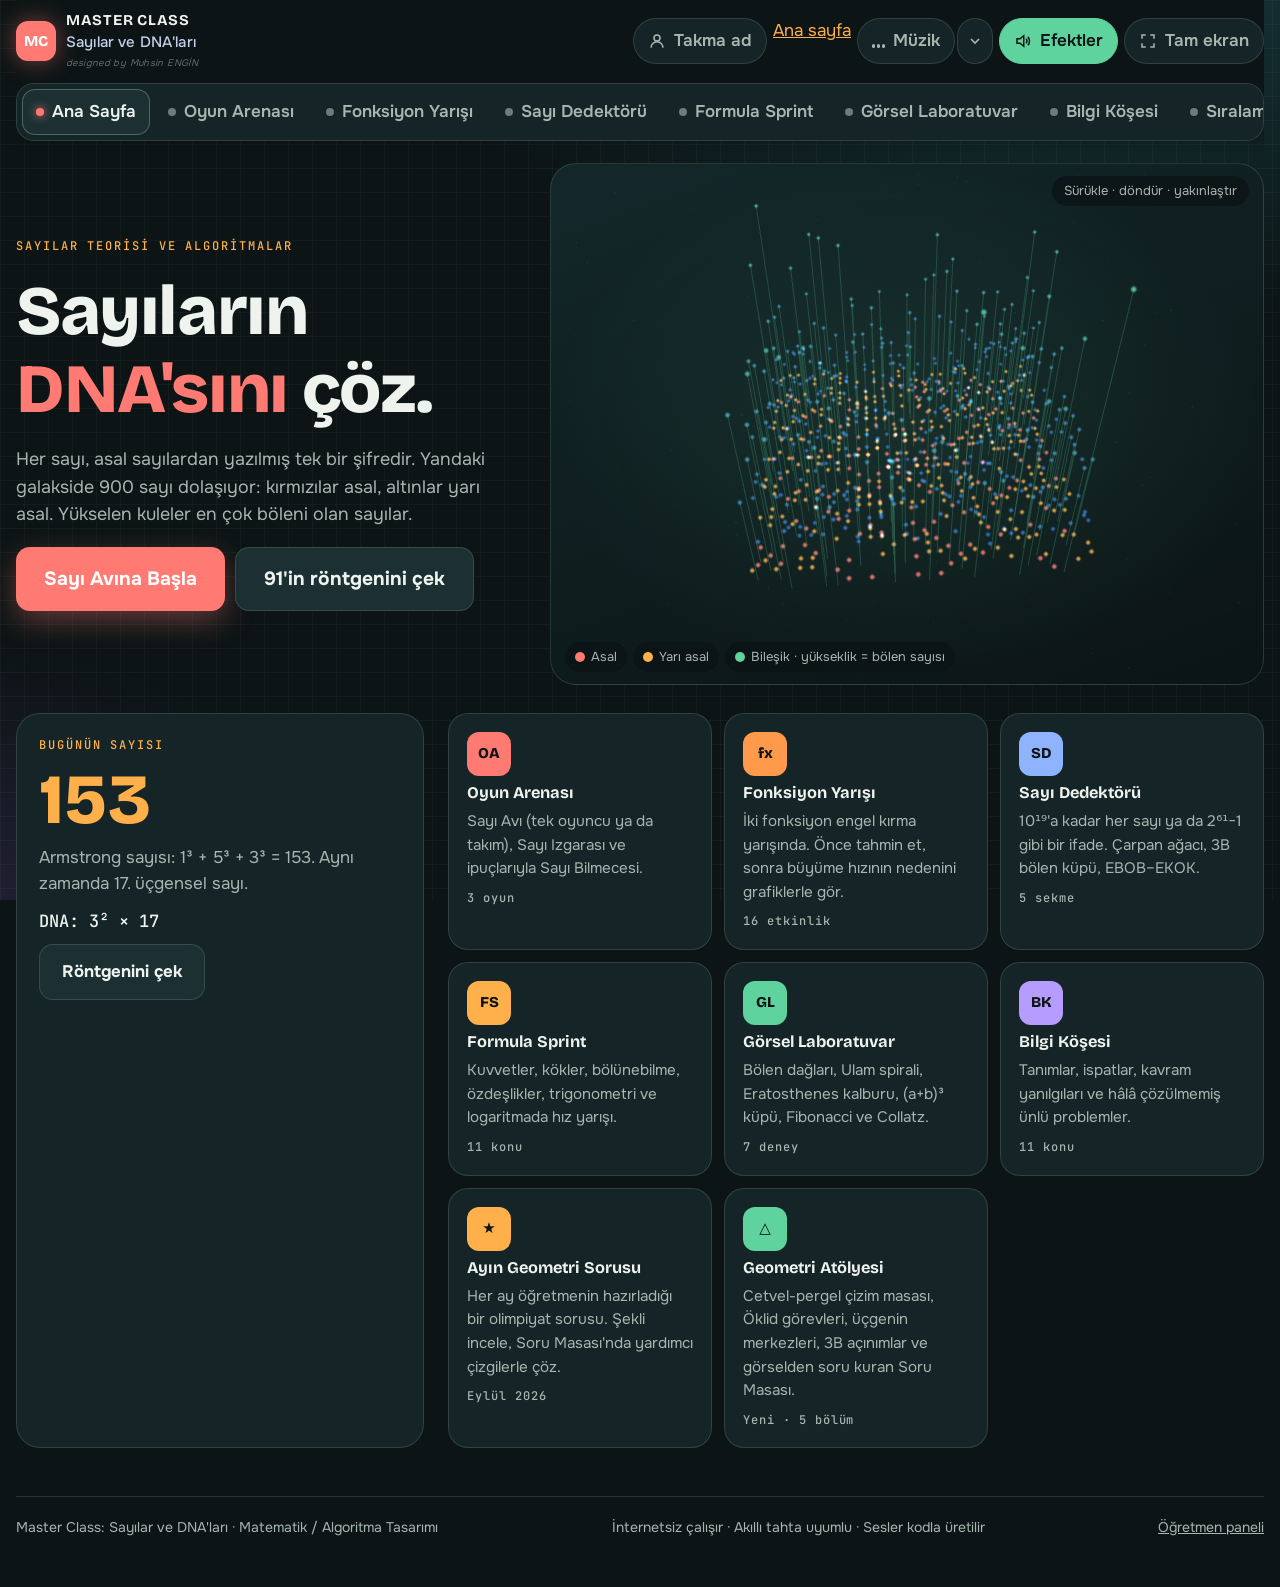
==== commit 4ec8263c: "Ortak ziyaretçi sayacını ekle (muhsinengin.com/ortak/sayac.js); mevcut sayaca dokunulmadı Co-Authore" ====
--- a/docs/index.html
+++ b/docs/index.html
@@ -13,6 +13,7 @@
 <link rel="stylesheet" href="assets/css/site.css">
 <link rel="stylesheet" href="assets/css/siralama.css">
 <script src="https://muhsinengin.com/ortak/ana-sayfa.js" defer></script>
+<script src="https://muhsinengin.com/ortak/sayac.js" defer></script>
 </head>
 <body>
 <div class="kap">
